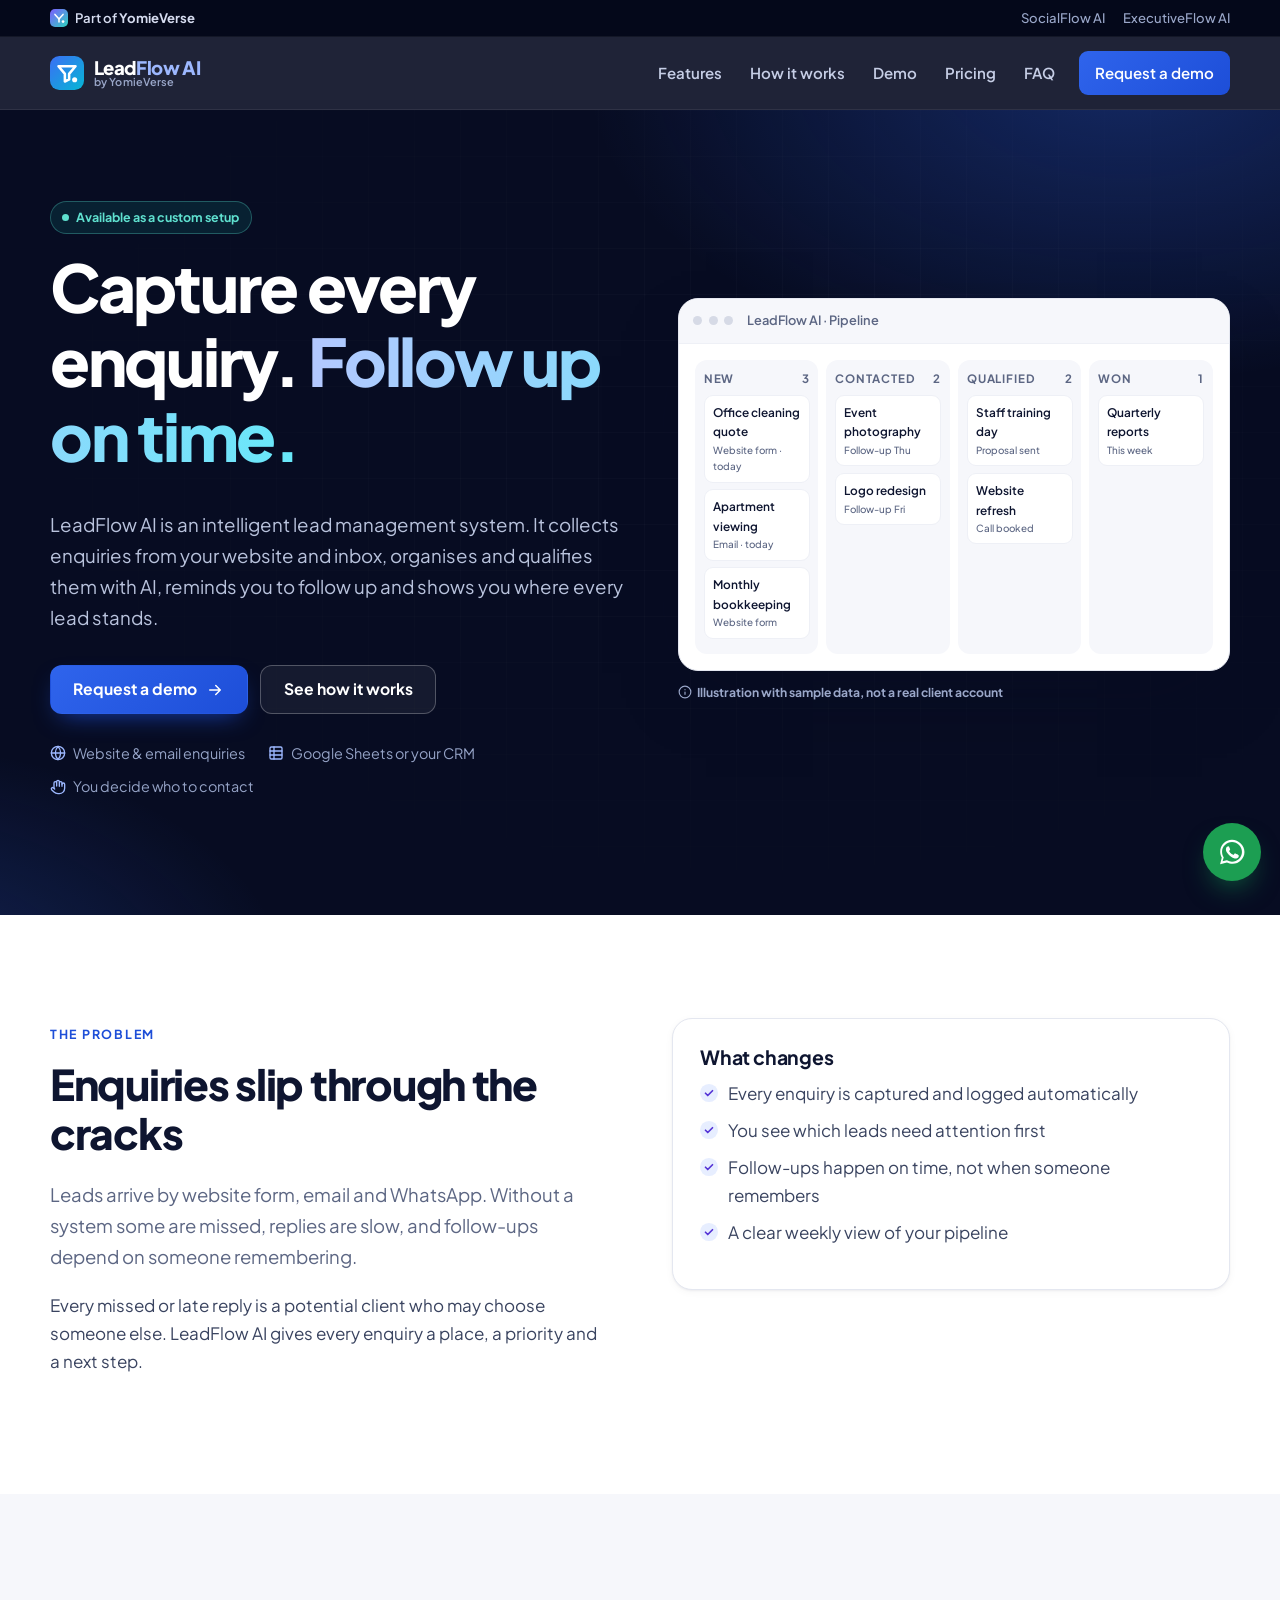
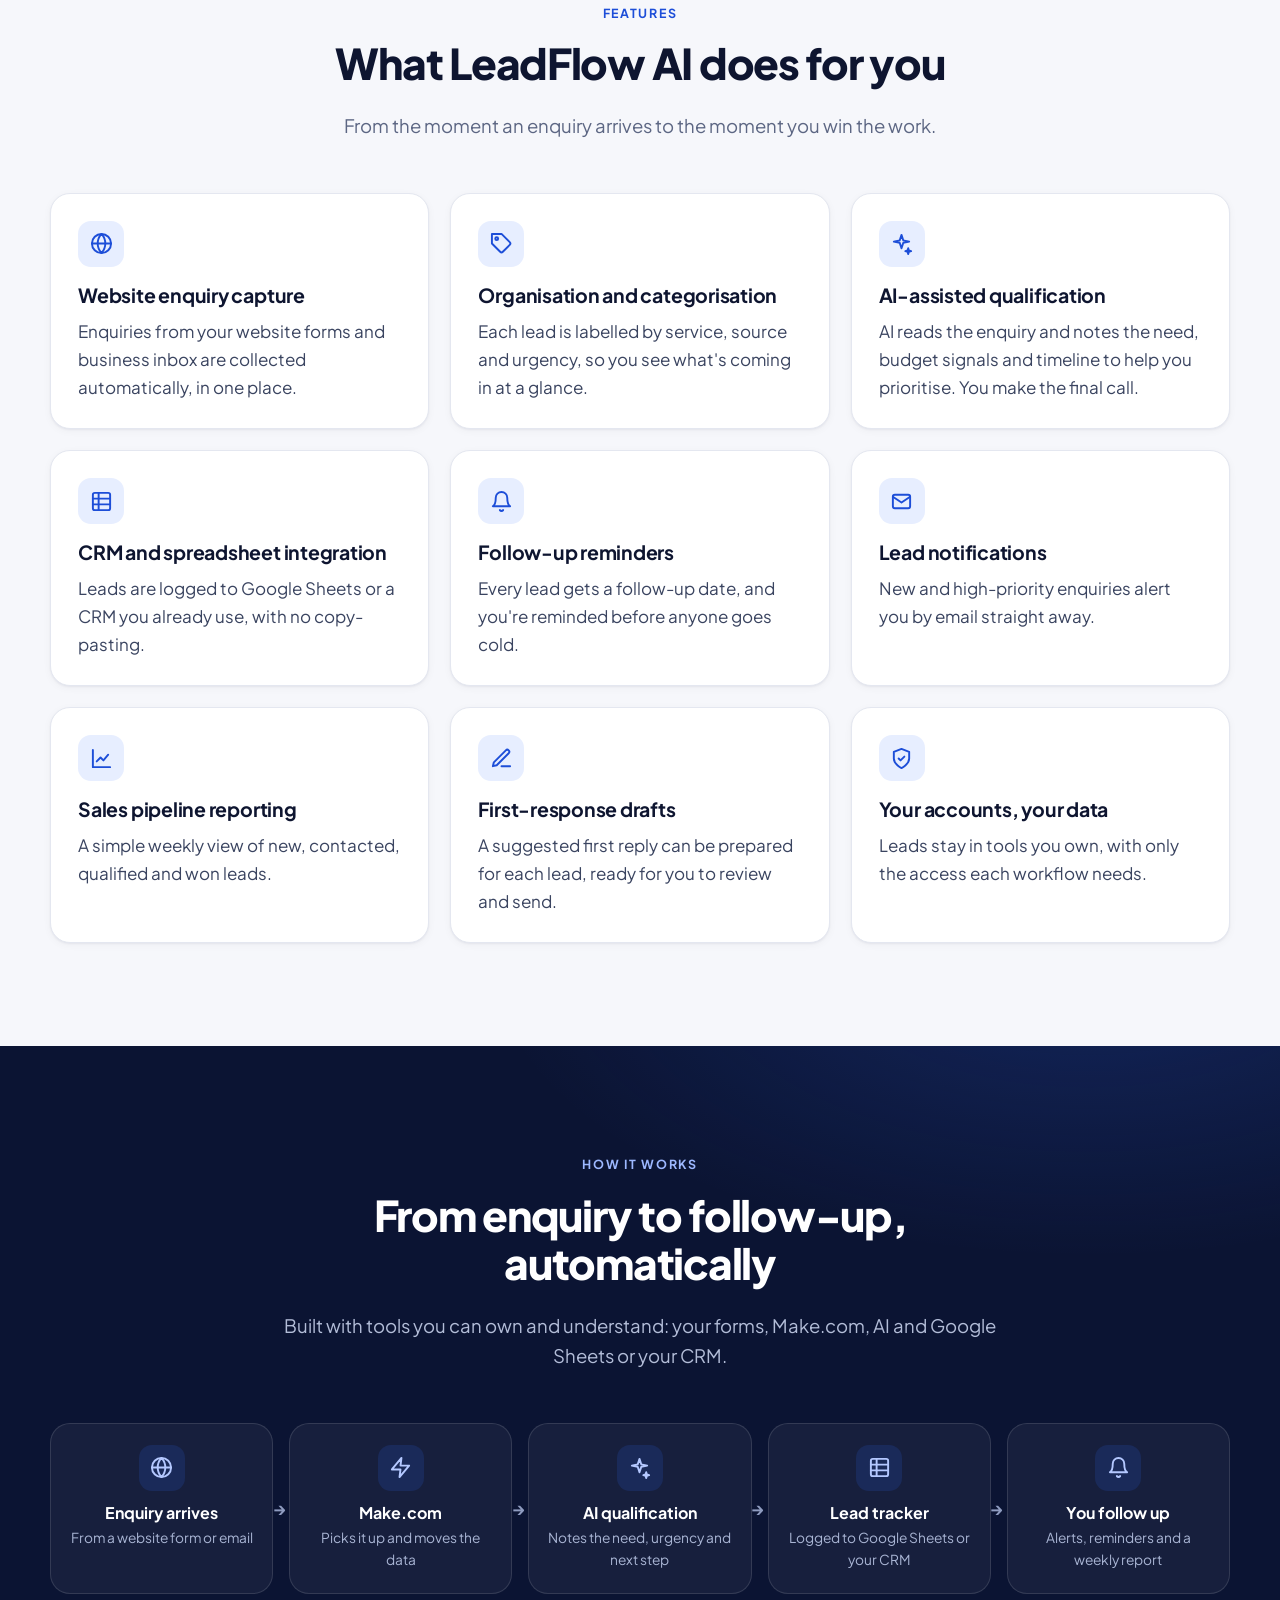
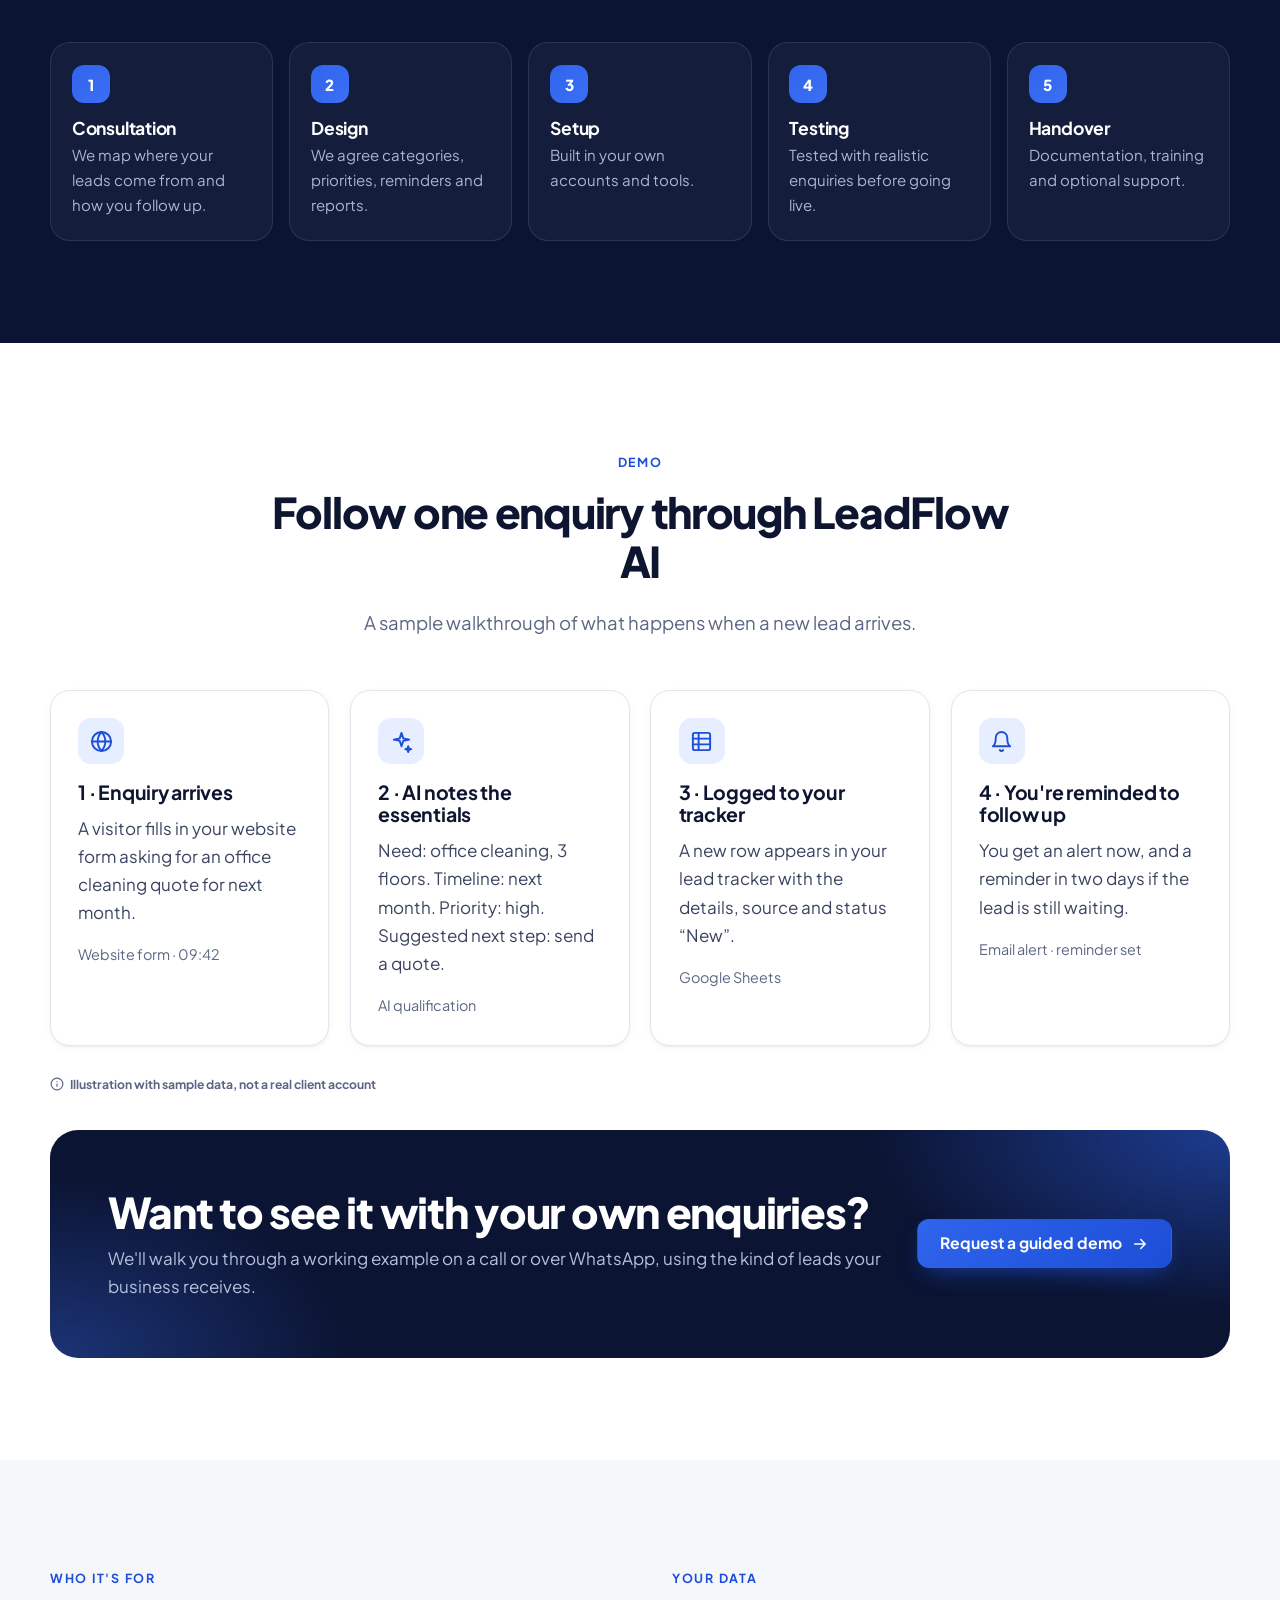
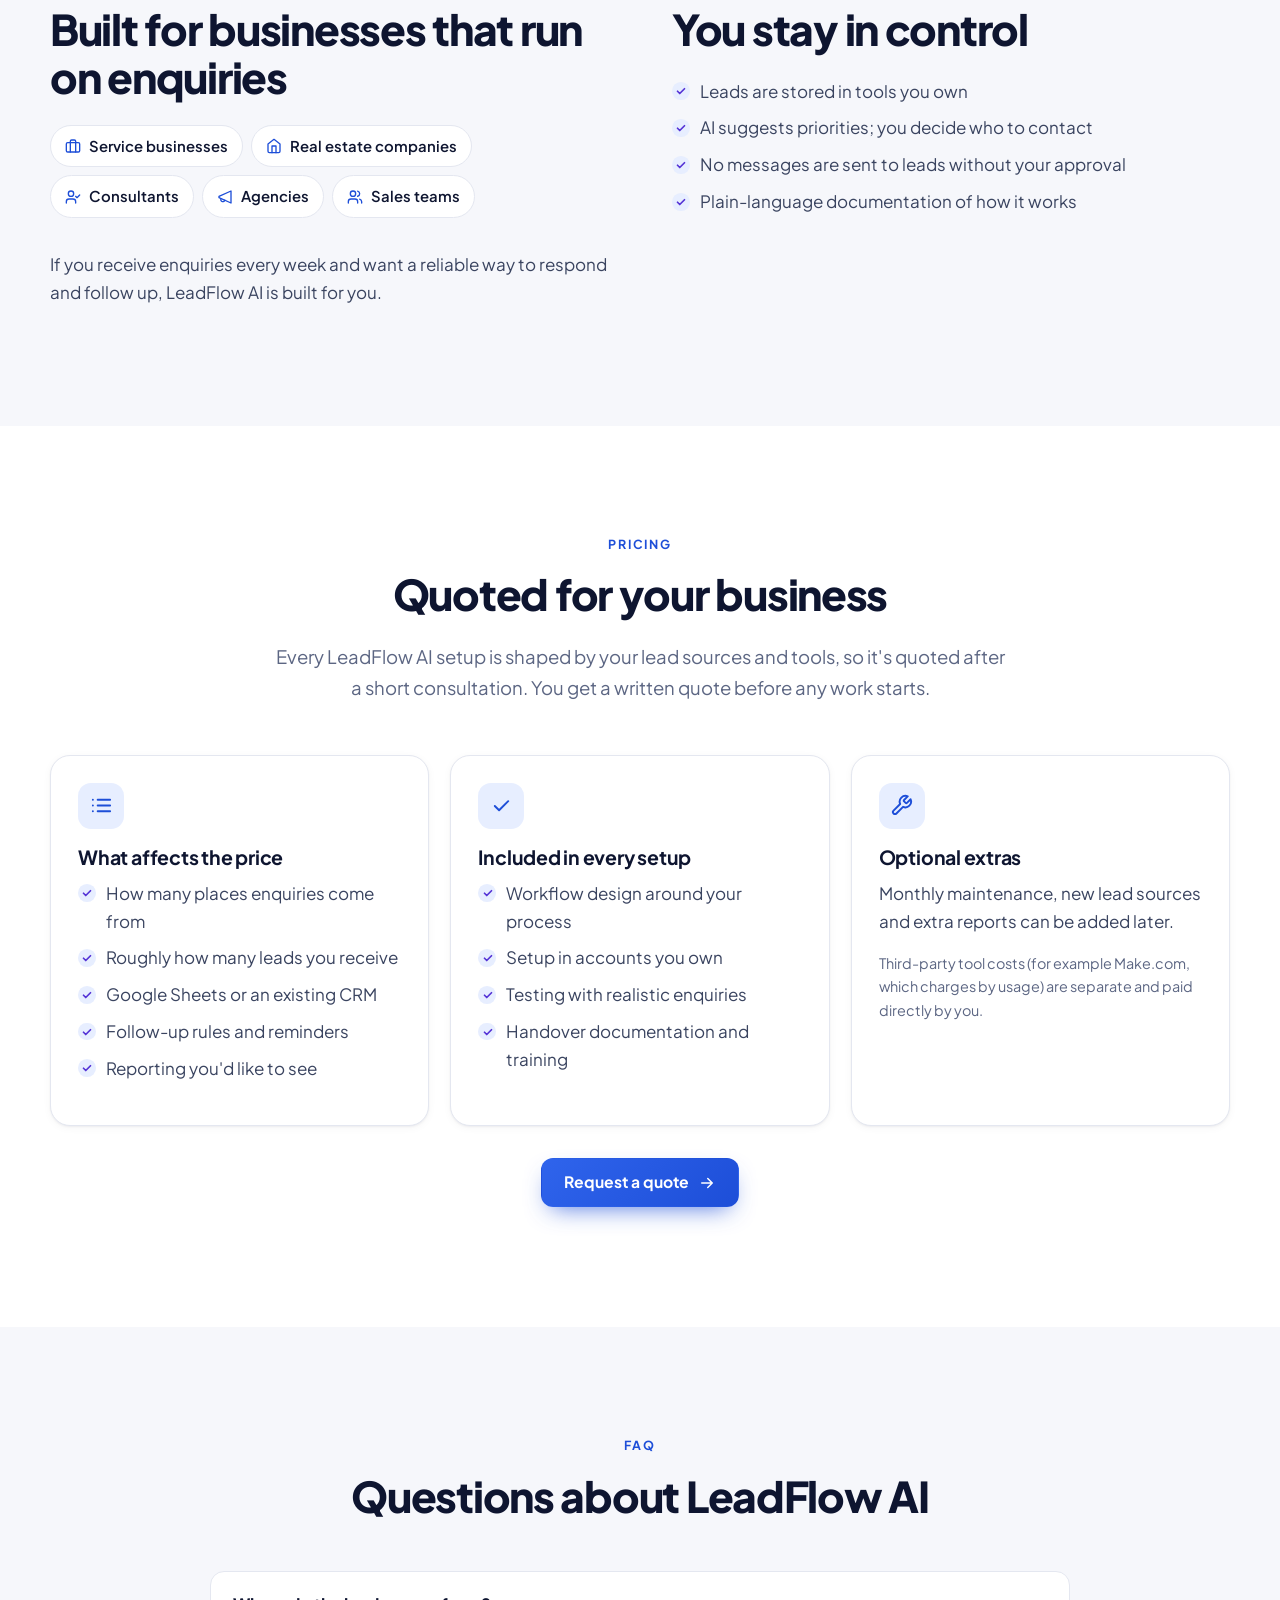
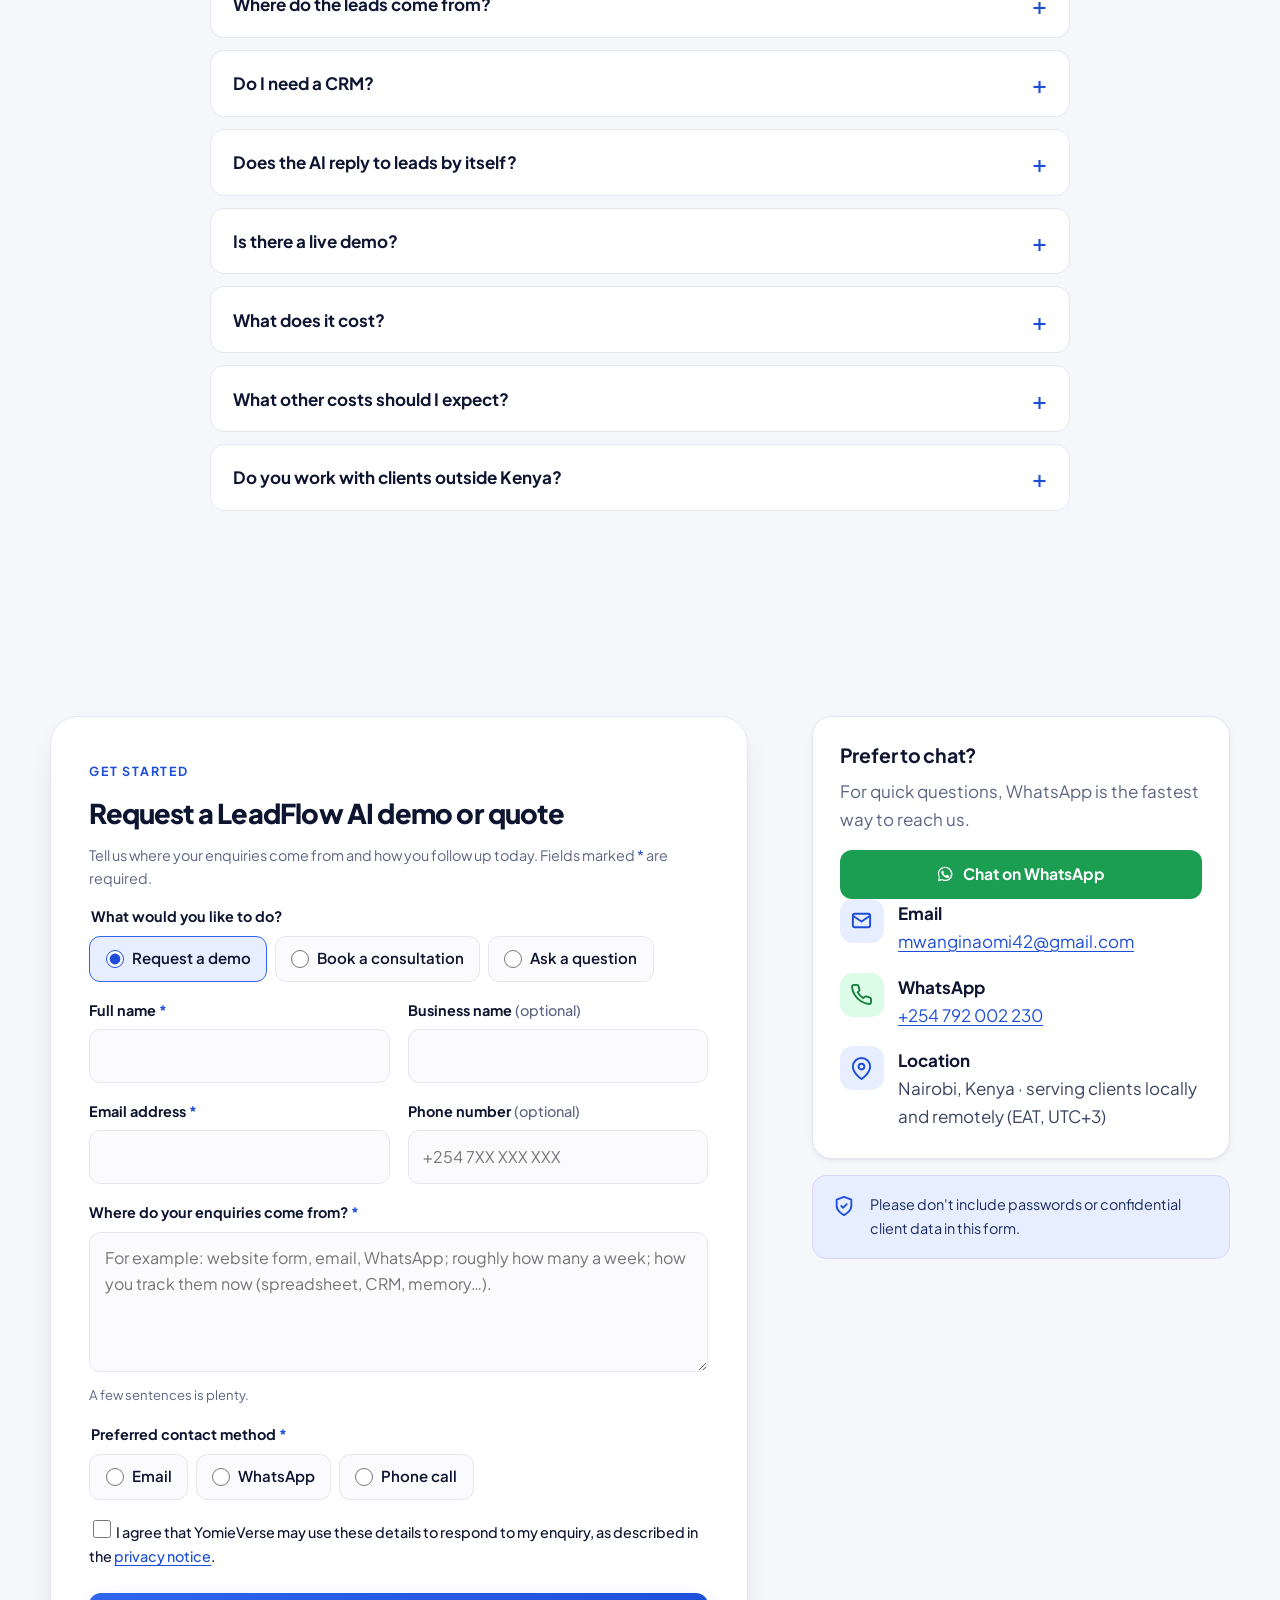
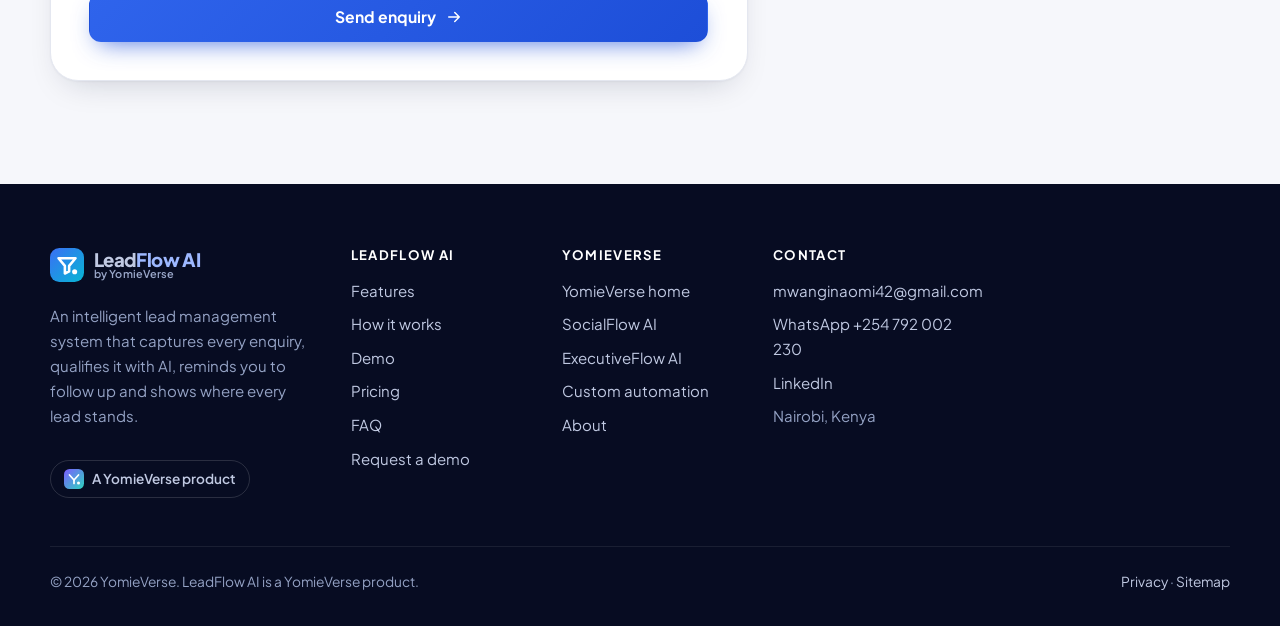
==== index.html @ f59c723f "Launch the LeadFlow AI product site, part of YomieVerse Co-Authored-By: Claude Opus 5.5 <noreply@ant" ====
<!DOCTYPE html>
<html lang="en">
<head>
<meta charset="utf-8">
<meta name="viewport" content="width=device-width, initial-scale=1">
<title>LeadFlow AI | Lead Capture, Qualification &amp; Follow-up Automation</title>
<meta name="description" content="LeadFlow AI captures website and email enquiries, qualifies leads with AI, logs them to your tracker or CRM, reminds you to follow up and reports on your pipeline. A YomieVerse product.">
<meta name="robots" content="index, follow">
<link rel="canonical" href="https://yomie-commits.github.io/LeadFlowAI/">
<meta name="theme-color" content="#071433">
<meta property="og:type" content="website">
<meta property="og:site_name" content="LeadFlow AI">
<meta property="og:title" content="LeadFlow AI | Lead Capture, Qualification &amp; Follow-up Automation">
<meta property="og:description" content="LeadFlow AI captures website and email enquiries, qualifies leads with AI, logs them to your tracker or CRM, reminds you to follow up and reports on your pipeline. A YomieVerse product.">
<meta property="og:url" content="https://yomie-commits.github.io/LeadFlowAI/">
<meta property="og:image" content="https://yomie-commits.github.io/LeadFlowAI/assets/img/og-image.png">
<meta name="twitter:card" content="summary_large_image">
<link rel="icon" href="assets/img/favicon.svg" type="image/svg+xml">
<link rel="preconnect" href="https://fonts.googleapis.com">
<link rel="preconnect" href="https://fonts.gstatic.com" crossorigin>
<link href="https://fonts.googleapis.com/css2?family=Plus+Jakarta+Sans:wght@400;500;600;700;800&amp;display=swap" rel="stylesheet">
<link rel="stylesheet" href="assets/css/site.css?v=1">
<script>document.documentElement.classList.add("js");setTimeout(function(){if(!window.__yv)document.documentElement.classList.remove("js")},2500);</script>
<script type="application/ld+json">{"@context": "https://schema.org", "@type": "Service", "name": "LeadFlow AI", "serviceType": "Lead management and follow-up automation", "description": "An intelligent lead management system that captures every enquiry, qualifies it with AI, reminds you to follow up and shows where every lead stands.", "url": "https://yomie-commits.github.io/LeadFlowAI/", "areaServed": ["Kenya", "Worldwide"], "brand": {"@type": "Brand", "name": "LeadFlow AI"}, "provider": {"@type": "Organization", "name": "YomieVerse", "url": "https://yomie-commits.github.io/Yomie-Verse/"}}</script><script type="application/ld+json">{"@context": "https://schema.org", "@type": "FAQPage", "mainEntity": [{"@type": "Question", "name": "Where do the leads come from?", "acceptedAnswer": {"@type": "Answer", "text": "Usually your website forms and your business inbox. Other sources, such as Google Forms or other form tools, can often be added; we confirm this during the consultation."}}, {"@type": "Question", "name": "Do I need a CRM?", "acceptedAnswer": {"@type": "Answer", "text": "No. Many clients start with a Google Sheets lead tracker, which is free and easy to use. If you already use a CRM, we check whether it can be connected."}}, {"@type": "Question", "name": "Does the AI reply to leads by itself?", "acceptedAnswer": {"@type": "Answer", "text": "Not by default. LeadFlow AI can prepare a first-response draft, but you review and send it. Automatic replies can be considered for simple acknowledgements if you want them."}}, {"@type": "Question", "name": "Is there a live demo?", "acceptedAnswer": {"@type": "Answer", "text": "LeadFlow AI is set up around your own forms and tools, so demos are guided: we walk you through a working example on a call or over WhatsApp. Request one with the form below."}}, {"@type": "Question", "name": "What does it cost?", "acceptedAnswer": {"@type": "Answer", "text": "LeadFlow AI is quoted after a consultation, because it depends on your lead sources, how many leads you receive and the tools you use. You get a written quote before any work starts."}}, {"@type": "Question", "name": "What other costs should I expect?", "acceptedAnswer": {"@type": "Answer", "text": "Tools such as Make.com charge based on how much the automation runs, and AI features have usage costs. We estimate these with you before building."}}, {"@type": "Question", "name": "Do you work with clients outside Kenya?", "acceptedAnswer": {"@type": "Answer", "text": "Yes. We work remotely and can quote in KES or an equivalent amount in your currency."}}]}</script>
</head>
<body>
<a class="skip-link" href="#main">Skip to content</a>
<div class="parent-bar"><div class="container">
  <a href="https://yomie-commits.github.io/Yomie-Verse/" data-track="parent_brand"><svg viewBox="0 0 40 40" aria-hidden="true"><defs><linearGradient id="yvg" x1="0" y1="0" x2="1" y2="1"><stop offset="0" stop-color="#7c5cff"/><stop offset="1" stop-color="#2dd4bf"/></linearGradient></defs><rect width="40" height="40" rx="11" fill="url(#yvg)"/><path d="M11 12l9 10 9-10" fill="none" stroke="#fff" stroke-width="3.4" stroke-linecap="round" stroke-linejoin="round"/><path d="M20 22v7" stroke="#fff" stroke-width="3.4" stroke-linecap="round"/><circle cx="29" cy="28" r="3" fill="#fff"/></svg><span>Part of <strong>YomieVerse</strong></span></a>
  <nav class="sib" aria-label="Other YomieVerse products"><a href="https://yomie-commits.github.io/SocialFlowAI/">SocialFlow AI</a><a href="https://yomie-commits.github.io/ExecutiveFlowAI/">ExecutiveFlow AI</a></nav>
</div></div>
<header class="site-header">
  <nav class="container nav" aria-label="LeadFlow AI">
    <a class="logo" href="index.html" aria-label="LeadFlow AI home"><svg viewBox="0 0 40 40" aria-hidden="true"><defs><linearGradient id="lfg" x1="0" y1="0" x2="1" y2="1"><stop offset="0" stop-color="#3b6ff5"/><stop offset="1" stop-color="#06b6d4"/></linearGradient></defs><rect width="40" height="40" rx="11" fill="url(#lfg)"/><path d="M10 12h20l-7.5 9v6.5L17.5 30v-9z" fill="none" stroke="#fff" stroke-width="3" stroke-linejoin="round"/><circle cx="29" cy="28" r="3" fill="#fff"/></svg><span class="lt"><span>Lead<b>Flow AI</b></span><small>by YomieVerse</small></span></a>
    <button class="nav-toggle" type="button" aria-expanded="false" aria-controls="menu" aria-label="Open menu"><svg viewBox="0 0 24 24" fill="none" stroke="currentColor" stroke-width="2" stroke-linecap="round" stroke-linejoin="round" aria-hidden="true"><path d="M3 6h18M3 12h18M3 18h18"/></svg></button>
    <ul class="menu" id="menu"><li><a href="#features">Features</a></li><li><a href="#how-it-works">How it works</a></li><li><a href="#demo">Demo</a></li><li><a href="#pricing">Pricing</a></li><li><a href="#faq">FAQ</a></li><li class="menu-cta"><a href="#contact" data-track="cta_request_demo">Request a demo</a></li></ul>
  </nav>
</header>
<main id="main">

<section class="hero">
  <div class="container hero-grid">
    <div>
      <span class="status">Available as a custom setup</span>
      <h1 style="margin-top:1rem">Capture every enquiry. <span class="grad">Follow up on time.</span></h1>
      <p class="hero-copy">LeadFlow AI is an intelligent lead management system. It collects enquiries from your website and inbox, organises and qualifies them with AI, reminds you to follow up and shows you where every lead stands.</p>
      <div class="btn-row">
        <a class="btn btn--primary" href="#contact" data-track="cta_request_demo">Request a demo <svg viewBox="0 0 24 24" fill="none" stroke="currentColor" stroke-width="2" stroke-linecap="round" stroke-linejoin="round" aria-hidden="true"><path d="M5 12h14M13 6l6 6-6 6"/></svg></a>
        <a class="btn btn--ghost" href="#demo" data-track="cta_see_walkthrough">See how it works</a>
      </div>
      <ul class="hero-notes">
        <li><svg viewBox="0 0 24 24" fill="none" stroke="currentColor" stroke-width="2" stroke-linecap="round" stroke-linejoin="round" aria-hidden="true"><circle cx="12" cy="12" r="10"/><path d="M2 12h20M12 2a15.3 15.3 0 0 1 4 10 15.3 15.3 0 0 1-4 10 15.3 15.3 0 0 1-4-10 15.3 15.3 0 0 1 4-10z"/></svg> Website &amp; email enquiries</li>
        <li><svg viewBox="0 0 24 24" fill="none" stroke="currentColor" stroke-width="2" stroke-linecap="round" stroke-linejoin="round" aria-hidden="true"><rect x="3" y="3" width="18" height="18" rx="2"/><path d="M3 9h18M3 15h18M9 3v18"/></svg> Google Sheets or your CRM</li>
        <li><svg viewBox="0 0 24 24" fill="none" stroke="currentColor" stroke-width="2" stroke-linecap="round" stroke-linejoin="round" aria-hidden="true"><path d="M18 11V6a2 2 0 0 0-4 0v5M14 10V4a2 2 0 0 0-4 0v6M10 10.5V6a2 2 0 0 0-4 0v8"/><path d="M18 8a2 2 0 1 1 4 0v6a8 8 0 0 1-8 8h-2c-2.8 0-4.5-.9-6-2.4l-3.6-3.6a2 2 0 0 1 2.8-2.8L7 15"/></svg> You decide who to contact</li>
      </ul>
    </div>
    <div><div class="frame"><div class="frame-bar"><i></i><i></i><i></i><span>LeadFlow AI · Pipeline</span></div><div class="frame-body"><div class="pipe">
      <div class="pipe-col"><h5>New <span>3</span></h5><div class="pipe-card">Office cleaning quote<small>Website form · today</small></div><div class="pipe-card">Apartment viewing<small>Email · today</small></div><div class="pipe-card">Monthly bookkeeping<small>Website form</small></div></div>
      <div class="pipe-col"><h5>Contacted <span>2</span></h5><div class="pipe-card">Event photography<small>Follow-up Thu</small></div><div class="pipe-card">Logo redesign<small>Follow-up Fri</small></div></div>
      <div class="pipe-col"><h5>Qualified <span>2</span></h5><div class="pipe-card">Staff training day<small>Proposal sent</small></div><div class="pipe-card">Website refresh<small>Call booked</small></div></div>
      <div class="pipe-col"><h5>Won <span>1</span></h5><div class="pipe-card">Quarterly reports<small>This week</small></div></div>
    </div></div></div><p class="sample-label" style="color:#9aa7c9"><svg viewBox="0 0 24 24" fill="none" stroke="currentColor" stroke-width="2" stroke-linecap="round" stroke-linejoin="round" aria-hidden="true"><circle cx="12" cy="12" r="10"/><path d="M12 16v-4M12 8h.01"/></svg>Illustration with sample data, not a real client account</p></div>
  </div>
</section>

<section class="section">
  <div class="container split split--top">
    <div class="reveal"><span class="eyebrow">The problem</span><h2>Enquiries slip through the cracks</h2>
      <p class="lead">Leads arrive by website form, email and WhatsApp. Without a system some are missed, replies are slow, and follow-ups depend on someone remembering.</p>
      <p>Every missed or late reply is a potential client who may choose someone else. LeadFlow AI gives every enquiry a place, a priority and a next step.</p></div>
    <div class="card card--flat reveal"><h3>What changes</h3><ul class="checks mb-0">
      <li>Every enquiry is captured and logged automatically</li><li>You see which leads need attention first</li>
      <li>Follow-ups happen on time, not when someone remembers</li><li>A clear weekly view of your pipeline</li></ul></div>
  </div>
</section>

<section class="section section--soft" id="features">
  <div class="container">
    <div class="head reveal"><span class="eyebrow">Features</span><h2>What LeadFlow AI does for you</h2><p class="lead">From the moment an enquiry arrives to the moment you win the work.</p></div>
    <div class="grid g3"><div class="card reveal"><span class="ico"><svg viewBox="0 0 24 24" fill="none" stroke="currentColor" stroke-width="2" stroke-linecap="round" stroke-linejoin="round" aria-hidden="true"><circle cx="12" cy="12" r="10"/><path d="M2 12h20M12 2a15.3 15.3 0 0 1 4 10 15.3 15.3 0 0 1-4 10 15.3 15.3 0 0 1-4-10 15.3 15.3 0 0 1 4-10z"/></svg></span><h3>Website enquiry capture</h3><p>Enquiries from your website forms and business inbox are collected automatically, in one place.</p></div><div class="card reveal"><span class="ico"><svg viewBox="0 0 24 24" fill="none" stroke="currentColor" stroke-width="2" stroke-linecap="round" stroke-linejoin="round" aria-hidden="true"><path d="M20.6 13.4l-7.2 7.2a2 2 0 0 1-2.8 0L2 12V2h10l8.6 8.6a2 2 0 0 1 0 2.8z"/><circle cx="7" cy="7" r="1.5"/></svg></span><h3>Organisation and categorisation</h3><p>Each lead is labelled by service, source and urgency, so you see what's coming in at a glance.</p></div><div class="card reveal"><span class="ico"><svg viewBox="0 0 24 24" fill="none" stroke="currentColor" stroke-width="2" stroke-linecap="round" stroke-linejoin="round" aria-hidden="true"><path d="M12 3l1.9 5.8L20 10l-6.1 1.2L12 17l-1.9-5.8L4 10l6.1-1.2z"/><path d="M19 17l.7 2.3L22 20l-2.3.7L19 23l-.7-2.3L16 20l2.3-.7z"/></svg></span><h3>AI-assisted qualification</h3><p>AI reads the enquiry and notes the need, budget signals and timeline to help you prioritise. You make the final call.</p></div><div class="card reveal"><span class="ico"><svg viewBox="0 0 24 24" fill="none" stroke="currentColor" stroke-width="2" stroke-linecap="round" stroke-linejoin="round" aria-hidden="true"><rect x="3" y="3" width="18" height="18" rx="2"/><path d="M3 9h18M3 15h18M9 3v18"/></svg></span><h3>CRM and spreadsheet integration</h3><p>Leads are logged to Google Sheets or a CRM you already use, with no copy-pasting.</p></div><div class="card reveal"><span class="ico"><svg viewBox="0 0 24 24" fill="none" stroke="currentColor" stroke-width="2" stroke-linecap="round" stroke-linejoin="round" aria-hidden="true"><path d="M18 8A6 6 0 0 0 6 8c0 7-3 9-3 9h18s-3-2-3-9"/><path d="M13.7 21a2 2 0 0 1-3.4 0"/></svg></span><h3>Follow-up reminders</h3><p>Every lead gets a follow-up date, and you're reminded before anyone goes cold.</p></div><div class="card reveal"><span class="ico"><svg viewBox="0 0 24 24" fill="none" stroke="currentColor" stroke-width="2" stroke-linecap="round" stroke-linejoin="round" aria-hidden="true"><rect x="3" y="5" width="18" height="14" rx="2"/><path d="M3 7l9 6 9-6"/></svg></span><h3>Lead notifications</h3><p>New and high-priority enquiries alert you by email straight away.</p></div><div class="card reveal"><span class="ico"><svg viewBox="0 0 24 24" fill="none" stroke="currentColor" stroke-width="2" stroke-linecap="round" stroke-linejoin="round" aria-hidden="true"><path d="M3 3v18h18"/><path d="M7 15l4-4 3 3 5-6"/></svg></span><h3>Sales pipeline reporting</h3><p>A simple weekly view of new, contacted, qualified and won leads.</p></div><div class="card reveal"><span class="ico"><svg viewBox="0 0 24 24" fill="none" stroke="currentColor" stroke-width="2" stroke-linecap="round" stroke-linejoin="round" aria-hidden="true"><path d="M12 20h9"/><path d="M16.5 3.5a2.1 2.1 0 0 1 3 3L7 19l-4 1 1-4z"/></svg></span><h3>First-response drafts</h3><p>A suggested first reply can be prepared for each lead, ready for you to review and send.</p></div><div class="card reveal"><span class="ico"><svg viewBox="0 0 24 24" fill="none" stroke="currentColor" stroke-width="2" stroke-linecap="round" stroke-linejoin="round" aria-hidden="true"><path d="M12 22s8-4 8-10V5l-8-3-8 3v7c0 6 8 10 8 10z"/><path d="M9 12l2 2 4-4"/></svg></span><h3>Your accounts, your data</h3><p>Leads stay in tools you own, with only the access each workflow needs.</p></div></div>
  </div>
</section>

<section class="section section--dark" id="how-it-works">
  <div class="container">
    <div class="head reveal"><span class="eyebrow">How it works</span><h2>From enquiry to follow-up, automatically</h2><p class="lead">Built with tools you can own and understand: your forms, Make.com, AI and Google Sheets or your CRM.</p></div>
    <div class="flow"><div class="flow-node reveal"><span class="ico"><svg viewBox="0 0 24 24" fill="none" stroke="currentColor" stroke-width="2" stroke-linecap="round" stroke-linejoin="round" aria-hidden="true"><circle cx="12" cy="12" r="10"/><path d="M2 12h20M12 2a15.3 15.3 0 0 1 4 10 15.3 15.3 0 0 1-4 10 15.3 15.3 0 0 1-4-10 15.3 15.3 0 0 1 4-10z"/></svg></span><h4>Enquiry arrives</h4><p>From a website form or email</p></div><div class="flow-node reveal"><span class="ico"><svg viewBox="0 0 24 24" fill="none" stroke="currentColor" stroke-width="2" stroke-linecap="round" stroke-linejoin="round" aria-hidden="true"><path d="M13 2L3 14h9l-1 8 10-12h-9z"/></svg></span><h4>Make.com</h4><p>Picks it up and moves the data</p></div><div class="flow-node reveal"><span class="ico"><svg viewBox="0 0 24 24" fill="none" stroke="currentColor" stroke-width="2" stroke-linecap="round" stroke-linejoin="round" aria-hidden="true"><path d="M12 3l1.9 5.8L20 10l-6.1 1.2L12 17l-1.9-5.8L4 10l6.1-1.2z"/><path d="M19 17l.7 2.3L22 20l-2.3.7L19 23l-.7-2.3L16 20l2.3-.7z"/></svg></span><h4>AI qualification</h4><p>Notes the need, urgency and next step</p></div><div class="flow-node reveal"><span class="ico"><svg viewBox="0 0 24 24" fill="none" stroke="currentColor" stroke-width="2" stroke-linecap="round" stroke-linejoin="round" aria-hidden="true"><rect x="3" y="3" width="18" height="18" rx="2"/><path d="M3 9h18M3 15h18M9 3v18"/></svg></span><h4>Lead tracker</h4><p>Logged to Google Sheets or your CRM</p></div><div class="flow-node reveal"><span class="ico"><svg viewBox="0 0 24 24" fill="none" stroke="currentColor" stroke-width="2" stroke-linecap="round" stroke-linejoin="round" aria-hidden="true"><path d="M18 8A6 6 0 0 0 6 8c0 7-3 9-3 9h18s-3-2-3-9"/><path d="M13.7 21a2 2 0 0 1-3.4 0"/></svg></span><h4>You follow up</h4><p>Alerts, reminders and a weekly report</p></div></div>
    <div class="steps mt-3"><div class="step reveal"><span class="n">1</span><h3>Consultation</h3><p>We map where your leads come from and how you follow up.</p></div><div class="step reveal"><span class="n">2</span><h3>Design</h3><p>We agree categories, priorities, reminders and reports.</p></div><div class="step reveal"><span class="n">3</span><h3>Setup</h3><p>Built in your own accounts and tools.</p></div><div class="step reveal"><span class="n">4</span><h3>Testing</h3><p>Tested with realistic enquiries before going live.</p></div><div class="step reveal"><span class="n">5</span><h3>Handover</h3><p>Documentation, training and optional support.</p></div></div>
  </div>
</section>

<section class="section" id="demo">
  <div class="container">
    <div class="head reveal"><span class="eyebrow">Demo</span><h2>Follow one enquiry through LeadFlow AI</h2><p class="lead">A sample walkthrough of what happens when a new lead arrives.</p></div>
    <div class="grid g4"><div class="card reveal"><span class="ico"><svg viewBox="0 0 24 24" fill="none" stroke="currentColor" stroke-width="2" stroke-linecap="round" stroke-linejoin="round" aria-hidden="true"><circle cx="12" cy="12" r="10"/><path d="M2 12h20M12 2a15.3 15.3 0 0 1 4 10 15.3 15.3 0 0 1-4 10 15.3 15.3 0 0 1-4-10 15.3 15.3 0 0 1 4-10z"/></svg></span><h3>1 · Enquiry arrives</h3><p>A visitor fills in your website form asking for an office cleaning quote for next month.</p><p class="small muted mb-0">Website form · 09:42</p></div><div class="card reveal"><span class="ico"><svg viewBox="0 0 24 24" fill="none" stroke="currentColor" stroke-width="2" stroke-linecap="round" stroke-linejoin="round" aria-hidden="true"><path d="M12 3l1.9 5.8L20 10l-6.1 1.2L12 17l-1.9-5.8L4 10l6.1-1.2z"/><path d="M19 17l.7 2.3L22 20l-2.3.7L19 23l-.7-2.3L16 20l2.3-.7z"/></svg></span><h3>2 · AI notes the essentials</h3><p>Need: office cleaning, 3 floors. Timeline: next month. Priority: high. Suggested next step: send a quote.</p><p class="small muted mb-0">AI qualification</p></div><div class="card reveal"><span class="ico"><svg viewBox="0 0 24 24" fill="none" stroke="currentColor" stroke-width="2" stroke-linecap="round" stroke-linejoin="round" aria-hidden="true"><rect x="3" y="3" width="18" height="18" rx="2"/><path d="M3 9h18M3 15h18M9 3v18"/></svg></span><h3>3 · Logged to your tracker</h3><p>A new row appears in your lead tracker with the details, source and status “New”.</p><p class="small muted mb-0">Google Sheets</p></div><div class="card reveal"><span class="ico"><svg viewBox="0 0 24 24" fill="none" stroke="currentColor" stroke-width="2" stroke-linecap="round" stroke-linejoin="round" aria-hidden="true"><path d="M18 8A6 6 0 0 0 6 8c0 7-3 9-3 9h18s-3-2-3-9"/><path d="M13.7 21a2 2 0 0 1-3.4 0"/></svg></span><h3>4 · You're reminded to follow up</h3><p>You get an alert now, and a reminder in two days if the lead is still waiting.</p><p class="small muted mb-0">Email alert · reminder set</p></div></div>
    <p class="center mt-1"><p class="sample-label"><svg viewBox="0 0 24 24" fill="none" stroke="currentColor" stroke-width="2" stroke-linecap="round" stroke-linejoin="round" aria-hidden="true"><circle cx="12" cy="12" r="10"/><path d="M12 16v-4M12 8h.01"/></svg>Illustration with sample data, not a real client account</p></p>
    <div class="cta mt-2 reveal" style="margin-top:1.5rem">
      <div><h2>Want to see it with your own enquiries?</h2><p>We'll walk you through a working example on a call or over WhatsApp, using the kind of leads your business receives.</p></div>
      <div class="btn-row"><a class="btn btn--primary" href="?type=demo#contact" data-track="cta_request_demo">Request a guided demo <svg viewBox="0 0 24 24" fill="none" stroke="currentColor" stroke-width="2" stroke-linecap="round" stroke-linejoin="round" aria-hidden="true"><path d="M5 12h14M13 6l6 6-6 6"/></svg></a></div>
    </div>
  </div>
</section>

<section class="section section--soft">
  <div class="container split split--top">
    <div class="reveal"><span class="eyebrow">Who it's for</span><h2>Built for businesses that run on enquiries</h2>
      <div class="chips"><span class="chip"><svg viewBox="0 0 24 24" fill="none" stroke="currentColor" stroke-width="2" stroke-linecap="round" stroke-linejoin="round" aria-hidden="true"><rect x="2" y="7" width="20" height="14" rx="2"/><path d="M16 21V5a2 2 0 0 0-2-2h-4a2 2 0 0 0-2 2v16"/></svg>Service businesses</span><span class="chip"><svg viewBox="0 0 24 24" fill="none" stroke="currentColor" stroke-width="2" stroke-linecap="round" stroke-linejoin="round" aria-hidden="true"><path d="M3 9l9-7 9 7v11a2 2 0 0 1-2 2H5a2 2 0 0 1-2-2z"/><path d="M9 22V12h6v10"/></svg>Real estate companies</span><span class="chip"><svg viewBox="0 0 24 24" fill="none" stroke="currentColor" stroke-width="2" stroke-linecap="round" stroke-linejoin="round" aria-hidden="true"><path d="M16 21v-2a4 4 0 0 0-4-4H6a4 4 0 0 0-4 4v2"/><circle cx="9" cy="7" r="4"/><path d="M16 11l2 2 4-4"/></svg>Consultants</span><span class="chip"><svg viewBox="0 0 24 24" fill="none" stroke="currentColor" stroke-width="2" stroke-linecap="round" stroke-linejoin="round" aria-hidden="true"><path d="M3 11l18-8v18L3 13z"/><path d="M11.6 16.8a3 3 0 1 1-5.8-1.6"/></svg>Agencies</span><span class="chip"><svg viewBox="0 0 24 24" fill="none" stroke="currentColor" stroke-width="2" stroke-linecap="round" stroke-linejoin="round" aria-hidden="true"><path d="M16 21v-2a4 4 0 0 0-4-4H6a4 4 0 0 0-4 4v2"/><circle cx="9" cy="7" r="4"/><path d="M22 21v-2a4 4 0 0 0-3-3.87M16 3.13a4 4 0 0 1 0 7.75"/></svg>Sales teams</span></div>
      <p class="mt-2">If you receive enquiries every week and want a reliable way to respond and follow up, LeadFlow AI is built for you.</p></div>
    <div class="reveal"><span class="eyebrow">Your data</span><h2>You stay in control</h2>
      <ul class="checks"><li>Leads are stored in tools you own</li><li>AI suggests priorities; you decide who to contact</li><li>No messages are sent to leads without your approval</li><li>Plain-language documentation of how it works</li></ul></div>
  </div>
</section>

<section class="section" id="pricing">
  <div class="container">
    <div class="head reveal"><span class="eyebrow">Pricing</span><h2>Quoted for your business</h2><p class="lead">Every LeadFlow AI setup is shaped by your lead sources and tools, so it's quoted after a short consultation. You get a written quote before any work starts.</p></div>
    <div class="grid g3">
      <div class="card reveal"><span class="ico"><svg viewBox="0 0 24 24" fill="none" stroke="currentColor" stroke-width="2" stroke-linecap="round" stroke-linejoin="round" aria-hidden="true"><path d="M8 6h13M8 12h13M8 18h13M3 6h.01M3 12h.01M3 18h.01"/></svg></span><h3>What affects the price</h3><ul class="checks mb-0"><li>How many places enquiries come from</li><li>Roughly how many leads you receive</li><li>Google Sheets or an existing CRM</li><li>Follow-up rules and reminders</li><li>Reporting you'd like to see</li></ul></div>
      <div class="card reveal"><span class="ico"><svg viewBox="0 0 24 24" fill="none" stroke="currentColor" stroke-width="2" stroke-linecap="round" stroke-linejoin="round" aria-hidden="true"><path d="M5 12.5l4.5 4.5L19 7.5"/></svg></span><h3>Included in every setup</h3><ul class="checks mb-0"><li>Workflow design around your process</li><li>Setup in accounts you own</li><li>Testing with realistic enquiries</li><li>Handover documentation and training</li></ul></div>
      <div class="card reveal"><span class="ico"><svg viewBox="0 0 24 24" fill="none" stroke="currentColor" stroke-width="2" stroke-linecap="round" stroke-linejoin="round" aria-hidden="true"><path d="M14.7 6.3a1 1 0 0 0 0 1.4l1.6 1.6a1 1 0 0 0 1.4 0l3.8-3.8a6 6 0 0 1-7.9 7.9l-6.9 6.9a2.1 2.1 0 0 1-3-3l6.9-6.9a6 6 0 0 1 7.9-7.9z"/></svg></span><h3>Optional extras</h3><p>Monthly maintenance, new lead sources and extra reports can be added later.</p><p class="small muted mb-0">Third-party tool costs (for example Make.com, which charges by usage) are separate and paid directly by you.</p></div>
    </div>
    <p class="center mt-2 reveal"><a class="btn btn--primary" href="?type=consultation#contact" data-track="pricing_quote">Request a quote <svg viewBox="0 0 24 24" fill="none" stroke="currentColor" stroke-width="2" stroke-linecap="round" stroke-linejoin="round" aria-hidden="true"><path d="M5 12h14M13 6l6 6-6 6"/></svg></a></p>
  </div>
</section>

<section class="section section--soft" id="faq">
  <div class="container"><div class="head reveal"><span class="eyebrow">FAQ</span><h2>Questions about LeadFlow AI</h2></div><div class="faq"><details class="reveal"><summary>Where do the leads come from?</summary><div><p>Usually your website forms and your business inbox. Other sources, such as Google Forms or other form tools, can often be added; we confirm this during the consultation.</p></div></details><details class="reveal"><summary>Do I need a CRM?</summary><div><p>No. Many clients start with a Google Sheets lead tracker, which is free and easy to use. If you already use a CRM, we check whether it can be connected.</p></div></details><details class="reveal"><summary>Does the AI reply to leads by itself?</summary><div><p>Not by default. LeadFlow AI can prepare a first-response draft, but you review and send it. Automatic replies can be considered for simple acknowledgements if you want them.</p></div></details><details class="reveal"><summary>Is there a live demo?</summary><div><p>LeadFlow AI is set up around your own forms and tools, so demos are guided: we walk you through a working example on a call or over WhatsApp. Request one with the form below.</p></div></details><details class="reveal"><summary>What does it cost?</summary><div><p>LeadFlow AI is quoted after a consultation, because it depends on your lead sources, how many leads you receive and the tools you use. You get a written quote before any work starts.</p></div></details><details class="reveal"><summary>What other costs should I expect?</summary><div><p>Tools such as Make.com charge based on how much the automation runs, and AI features have usage costs. We estimate these with you before building.</p></div></details><details class="reveal"><summary>Do you work with clients outside Kenya?</summary><div><p>Yes. We work remotely and can quote in KES or an equivalent amount in your currency.</p></div></details></div></div>
</section>

<section class="section section--soft" id="contact">
  <div class="container split split--top split--contact">
    <div class="form-card" id="enquiry">
      <form id="enquiry-form" action="thank-you.html" method="POST" novalidate>
        <span class="eyebrow">Get started</span>
        <h2 style="font-size:1.7rem">Request a LeadFlow AI demo or quote</h2>
        <p class="muted small">Tell us where your enquiries come from and how you follow up today. Fields marked <span style="color:var(--brand-700)">*</span> are required.</p>
        <noscript><p class="form-msg form-msg--err">This form needs JavaScript. Please contact us on WhatsApp (+254 792 002 230) instead.</p></noscript>
        <input type="hidden" name="Product" value="LeadFlow AI">
        <input type="hidden" name="_next" value="https://yomie-commits.github.io/LeadFlowAI/thank-you.html">
        <input type="hidden" name="_captcha" value="false">
        <input type="hidden" name="_template" value="table">
        <div class="hp" aria-hidden="true"><label>Leave this field empty<input type="text" name="_honey" tabindex="-1" autocomplete="off"></label></div>
        <div class="form-grid">
          <fieldset class="field full"><legend>What would you like to do?</legend><div class="seg"><label><input type="radio" name="Request type" value="Request a demo" data-key="demo" checked> Request a demo</label><label><input type="radio" name="Request type" value="Book a consultation" data-key="consultation"> Book a consultation</label><label><input type="radio" name="Request type" value="Ask a question" data-key="general"> Ask a question</label></div></fieldset>
          <div class="field"><label for="f-name">Full name <span class="req">*</span></label><input id="f-name" name="Full name" autocomplete="name" required maxlength="100" data-msg="Please enter your full name."><p class="err" id="e-name"></p></div>
          <div class="field"><label for="f-biz">Business name <span class="opt">(optional)</span></label><input id="f-biz" name="Business name" autocomplete="organization" maxlength="120"><p class="err" id="e-biz"></p></div>
          <div class="field"><label for="f-email">Email address <span class="req">*</span></label><input id="f-email" type="email" name="email" autocomplete="email" required maxlength="160" data-msg="Please enter your email address."><p class="err" id="e-email"></p></div>
          <div class="field"><label for="f-phone">Phone number <span class="opt">(optional)</span></label><input id="f-phone" type="tel" name="Phone" autocomplete="tel" maxlength="20" placeholder="+254 7XX XXX XXX"><p class="err" id="e-phone"></p></div>
          <div class="field full"><label for="f-msg">Where do your enquiries come from? <span class="req">*</span></label><textarea id="f-msg" name="Challenge" required minlength="20" maxlength="3000" data-msg="Please tell us a little about what you need." placeholder="For example: website form, email, WhatsApp; roughly how many a week; how you track them now (spreadsheet, CRM, memory…)."></textarea><p class="hint">A few sentences is plenty.</p><p class="err" id="e-msg"></p></div>
          <fieldset class="field full"><legend>Preferred contact method <span class="req">*</span></legend><div class="seg"><label><input type="radio" name="Preferred contact method" value="Email" required data-msg="Please choose how you&#39;d like us to contact you."> Email</label><label><input type="radio" name="Preferred contact method" value="WhatsApp" required data-msg="Please choose how you&#39;d like us to contact you."> WhatsApp</label><label><input type="radio" name="Preferred contact method" value="Phone call" required data-msg="Please choose how you&#39;d like us to contact you."> Phone call</label></div><p class="err" id="e-method"></p></fieldset>
          <div class="field full"><label class="consent"><input type="checkbox" name="Consent" value="Yes" required data-msg="Please confirm so we can reply to you."> I agree that YomieVerse may use these details to respond to my enquiry, as described in the <a href="privacy.html">privacy notice</a>.</label><p class="err" id="e-consent"></p></div>
          <div class="full"><button class="btn btn--primary btn--block" type="submit">Send enquiry <svg viewBox="0 0 24 24" fill="none" stroke="currentColor" stroke-width="2" stroke-linecap="round" stroke-linejoin="round" aria-hidden="true"><path d="M5 12h14M13 6l6 6-6 6"/></svg></button></div>
        </div>
        <div id="form-msg" class="form-msg" hidden></div>
      </form>
      <div id="form-done" class="form-success" hidden tabindex="-1">
        <div class="tick"><svg viewBox="0 0 24 24" fill="none" stroke="currentColor" stroke-width="2" stroke-linecap="round" stroke-linejoin="round" aria-hidden="true"><path d="M5 12.5l4.5 4.5L19 7.5"/></svg></div>
        <h2 style="font-size:1.6rem">Thank you<span id="done-name"></span>. Your enquiry has been sent.</h2>
        <p class="muted">Here's what happens next:</p>
        <ol><li>We read your enquiry and look at what you described.</li><li>We contact you by <strong id="done-how">email</strong>, usually within one working day.</li><li>If it's a good fit, we arrange a demo or a short consultation.</li></ol>
        <div class="btn-row" style="justify-content:center"><a class="btn btn--outline" href="https://yomie-commits.github.io/Yomie-Verse/">Visit YomieVerse</a><a class="btn btn--wa" href="https://wa.me/254792002230?text=Hello%2C%20I%27ve%20just%20sent%20a%20LeadFlow%20AI%20enquiry%20on%20your%20website." target="_blank" rel="noopener" data-track="whatsapp_click"><svg viewBox="0 0 32 32" fill="currentColor" aria-hidden="true"><path d="M16 3C9 3 3.4 8.6 3.4 15.6c0 2.2.6 4.4 1.7 6.3L3.3 29l7.3-1.9c1.8 1 3.9 1.5 6 1.5h.1C23.6 28.6 29.3 23 29.3 16 29.3 9 23.1 3 16 3zm0 23.3c-1.9 0-3.7-.5-5.3-1.4l-.4-.2-4.3 1.1 1.2-4.2-.3-.4c-1-1.6-1.5-3.5-1.5-5.4C5.4 10 10.2 5.3 16 5.3c2.8 0 5.5 1.1 7.5 3.1s3.1 4.7 3.1 7.5c0 5.8-4.8 10.4-10.6 10.4zm5.8-7.8c-.3-.2-1.9-.9-2.2-1-.3-.1-.5-.2-.7.2-.2.3-.8 1-1 1.2-.2.2-.4.2-.7.1-.3-.2-1.3-.5-2.5-1.6-.9-.8-1.6-1.8-1.7-2.1-.2-.3 0-.5.1-.7l.5-.6c.2-.2.2-.3.3-.5.1-.2.1-.4 0-.6l-1-2.4c-.3-.6-.5-.5-.7-.5h-.6c-.2 0-.6.1-.9.4-.3.3-1.2 1.2-1.2 2.9s1.2 3.3 1.4 3.6c.2.2 2.4 3.7 5.8 5.1 2.9 1.1 3.4.9 4.1.9.6-.1 1.9-.8 2.2-1.6.3-.8.3-1.4.2-1.6-.1-.2-.3-.3-.6-.4z"/></svg> Message us on WhatsApp</a></div>
      </div>
    </div>
    <aside>
      <div class="card card--flat">
        <h3>Prefer to chat?</h3>
        <p class="muted">For quick questions, WhatsApp is the fastest way to reach us.</p>
        <a class="btn btn--wa btn--block" href="https://wa.me/254792002230?text=Hello%2C%20I%27m%20interested%20in%20LeadFlow%20AI%20and%20would%20like%20to%20know%20more." target="_blank" rel="noopener" data-track="whatsapp_click"><svg viewBox="0 0 32 32" fill="currentColor" aria-hidden="true"><path d="M16 3C9 3 3.4 8.6 3.4 15.6c0 2.2.6 4.4 1.7 6.3L3.3 29l7.3-1.9c1.8 1 3.9 1.5 6 1.5h.1C23.6 28.6 29.3 23 29.3 16 29.3 9 23.1 3 16 3zm0 23.3c-1.9 0-3.7-.5-5.3-1.4l-.4-.2-4.3 1.1 1.2-4.2-.3-.4c-1-1.6-1.5-3.5-1.5-5.4C5.4 10 10.2 5.3 16 5.3c2.8 0 5.5 1.1 7.5 3.1s3.1 4.7 3.1 7.5c0 5.8-4.8 10.4-10.6 10.4zm5.8-7.8c-.3-.2-1.9-.9-2.2-1-.3-.1-.5-.2-.7.2-.2.3-.8 1-1 1.2-.2.2-.4.2-.7.1-.3-.2-1.3-.5-2.5-1.6-.9-.8-1.6-1.8-1.7-2.1-.2-.3 0-.5.1-.7l.5-.6c.2-.2.2-.3.3-.5.1-.2.1-.4 0-.6l-1-2.4c-.3-.6-.5-.5-.7-.5h-.6c-.2 0-.6.1-.9.4-.3.3-1.2 1.2-1.2 2.9s1.2 3.3 1.4 3.6c.2.2 2.4 3.7 5.8 5.1 2.9 1.1 3.4.9 4.1.9.6-.1 1.9-.8 2.2-1.6.3-.8.3-1.4.2-1.6-.1-.2-.3-.3-.6-.4z"/></svg> Chat on WhatsApp</a>
        <a class="btn btn--outline btn--block mt-1" href="#contact" data-booking hidden target="_blank" rel="noopener" data-track="cta_booking_page"><svg viewBox="0 0 24 24" fill="none" stroke="currentColor" stroke-width="2" stroke-linecap="round" stroke-linejoin="round" aria-hidden="true"><rect x="3" y="4" width="18" height="18" rx="2"/><path d="M16 2v4M8 2v4M3 10h18"/></svg> Pick a time online</a>
        <ul class="contact-list mt-2">
          <li><span class="ico"><svg viewBox="0 0 24 24" fill="none" stroke="currentColor" stroke-width="2" stroke-linecap="round" stroke-linejoin="round" aria-hidden="true"><rect x="3" y="5" width="18" height="14" rx="2"/><path d="M3 7l9 6 9-6"/></svg></span><div><b>Email</b><a href="#contact" data-email data-email-show>Email us</a></div></li>
          <li><span class="ico" style="background:#dcfce7;color:#15803d"><svg viewBox="0 0 24 24" fill="none" stroke="currentColor" stroke-width="2" stroke-linecap="round" stroke-linejoin="round" aria-hidden="true"><path d="M22 16.9v3a2 2 0 0 1-2.2 2 19.8 19.8 0 0 1-8.6-3.1 19.5 19.5 0 0 1-6-6A19.8 19.8 0 0 1 2.1 4.2 2 2 0 0 1 4.1 2h3a2 2 0 0 1 2 1.7c.1.9.4 1.8.7 2.7a2 2 0 0 1-.5 2.1L8 9.8a16 16 0 0 0 6 6l1.3-1.3a2 2 0 0 1 2.1-.4c.9.3 1.8.6 2.7.7a2 2 0 0 1 1.7 2z"/></svg></span><div><b>WhatsApp</b><a href="https://wa.me/254792002230?text=Hello%2C%20I%27m%20interested%20in%20LeadFlow%20AI%20and%20would%20like%20to%20know%20more." target="_blank" rel="noopener">+254 792 002 230</a></div></li>
          <li><span class="ico"><svg viewBox="0 0 24 24" fill="none" stroke="currentColor" stroke-width="2" stroke-linecap="round" stroke-linejoin="round" aria-hidden="true"><path d="M21 10c0 7-9 13-9 13s-9-6-9-13a9 9 0 0 1 18 0z"/><circle cx="12" cy="10" r="3"/></svg></span><div><b>Location</b><span>Nairobi, Kenya · serving clients locally and remotely (EAT, UTC+3)</span></div></li>
        </ul>
      </div>
      <div class="notice mt-1"><svg viewBox="0 0 24 24" fill="none" stroke="currentColor" stroke-width="2" stroke-linecap="round" stroke-linejoin="round" aria-hidden="true"><path d="M12 22s8-4 8-10V5l-8-3-8 3v7c0 6 8 10 8 10z"/><path d="M9 12l2 2 4-4"/></svg><p class="small">Please don't include passwords or confidential client data in this form.</p></div>
    </aside>
  </div>
</section>

</main>
<footer class="site-footer">
  <div class="container">
    <div class="foot-grid">
      <div>
        <a class="logo" href="index.html" aria-label="LeadFlow AI home"><svg viewBox="0 0 40 40" aria-hidden="true"><defs><linearGradient id="lfg" x1="0" y1="0" x2="1" y2="1"><stop offset="0" stop-color="#3b6ff5"/><stop offset="1" stop-color="#06b6d4"/></linearGradient></defs><rect width="40" height="40" rx="11" fill="url(#lfg)"/><path d="M10 12h20l-7.5 9v6.5L17.5 30v-9z" fill="none" stroke="#fff" stroke-width="3" stroke-linejoin="round"/><circle cx="29" cy="28" r="3" fill="#fff"/></svg><span class="lt"><span>Lead<b>Flow AI</b></span><small>by YomieVerse</small></span></a>
        <p class="mt-1">An intelligent lead management system that captures every enquiry, qualifies it with AI, reminds you to follow up and shows where every lead stands.</p>
        <a class="part-of mt-1" href="https://yomie-commits.github.io/Yomie-Verse/"><svg viewBox="0 0 40 40" aria-hidden="true"><defs><linearGradient id="yvg" x1="0" y1="0" x2="1" y2="1"><stop offset="0" stop-color="#7c5cff"/><stop offset="1" stop-color="#2dd4bf"/></linearGradient></defs><rect width="40" height="40" rx="11" fill="url(#yvg)"/><path d="M11 12l9 10 9-10" fill="none" stroke="#fff" stroke-width="3.4" stroke-linecap="round" stroke-linejoin="round"/><path d="M20 22v7" stroke="#fff" stroke-width="3.4" stroke-linecap="round"/><circle cx="29" cy="28" r="3" fill="#fff"/></svg> A YomieVerse product</a>
      </div>
      <div><h3>LeadFlow AI</h3><ul><li><a href="#features">Features</a></li><li><a href="#how-it-works">How it works</a></li><li><a href="#demo">Demo</a></li><li><a href="#pricing">Pricing</a></li><li><a href="#faq">FAQ</a></li><li><a href="#contact">Request a demo</a></li></ul></div>
      <div><h3>YomieVerse</h3><ul>
        <li><a href="https://yomie-commits.github.io/Yomie-Verse/">YomieVerse home</a></li><li><a href="https://yomie-commits.github.io/SocialFlowAI/">SocialFlow AI</a></li><li><a href="https://yomie-commits.github.io/ExecutiveFlowAI/">ExecutiveFlow AI</a></li>
        <li><a href="https://yomie-commits.github.io/Yomie-Verse/services.html">Custom automation</a></li>
        <li><a href="https://yomie-commits.github.io/Yomie-Verse/about.html">About</a></li></ul></div>
      <div><h3>Contact</h3><ul>
        <li><a href="#contact" data-email data-email-show>Email us</a></li>
        <li><a href="https://wa.me/254792002230?text=Hello%2C%20I%27m%20interested%20in%20LeadFlow%20AI%20and%20would%20like%20to%20know%20more." target="_blank" rel="noopener" data-track="whatsapp_click">WhatsApp +254 792 002 230</a></li>
        <li><a href="https://www.linkedin.com/in/naomi-njeri-m/" target="_blank" rel="noopener">LinkedIn</a></li>
        <li>Nairobi, Kenya</li></ul></div>
    </div>
    <div class="foot-bottom"><span>&copy; <span data-year>2026</span> YomieVerse. LeadFlow AI is a YomieVerse product.</span><span><a href="privacy.html">Privacy</a> · <a href="sitemap.xml">Sitemap</a></span></div>
  </div>
</footer>
<a class="wa-float" href="https://wa.me/254792002230?text=Hello%2C%20I%27m%20interested%20in%20LeadFlow%20AI%20and%20would%20like%20to%20know%20more." target="_blank" rel="noopener" aria-label="Chat about LeadFlow AI on WhatsApp" data-track="whatsapp_click"><svg viewBox="0 0 32 32" fill="currentColor" aria-hidden="true"><path d="M16 3C9 3 3.4 8.6 3.4 15.6c0 2.2.6 4.4 1.7 6.3L3.3 29l7.3-1.9c1.8 1 3.9 1.5 6 1.5h.1C23.6 28.6 29.3 23 29.3 16 29.3 9 23.1 3 16 3zm0 23.3c-1.9 0-3.7-.5-5.3-1.4l-.4-.2-4.3 1.1 1.2-4.2-.3-.4c-1-1.6-1.5-3.5-1.5-5.4C5.4 10 10.2 5.3 16 5.3c2.8 0 5.5 1.1 7.5 3.1s3.1 4.7 3.1 7.5c0 5.8-4.8 10.4-10.6 10.4zm5.8-7.8c-.3-.2-1.9-.9-2.2-1-.3-.1-.5-.2-.7.2-.2.3-.8 1-1 1.2-.2.2-.4.2-.7.1-.3-.2-1.3-.5-2.5-1.6-.9-.8-1.6-1.8-1.7-2.1-.2-.3 0-.5.1-.7l.5-.6c.2-.2.2-.3.3-.5.1-.2.1-.4 0-.6l-1-2.4c-.3-.6-.5-.5-.7-.5h-.6c-.2 0-.6.1-.9.4-.3.3-1.2 1.2-1.2 2.9s1.2 3.3 1.4 3.6c.2.2 2.4 3.7 5.8 5.1 2.9 1.1 3.4.9 4.1.9.6-.1 1.9-.8 2.2-1.6.3-.8.3-1.4.2-1.6-.1-.2-.3-.3-.6-.4z"/></svg></a>
<script src="assets/js/config.js?v=1"></script>
<script src="assets/js/main.js?v=1"></script>
</body>
</html>
---- assets/css/site.css ----
/* =========================================================
   LeadFlow AI theme of the YomieVerse design system (v3)
   Midnight navy · violet · electric blue · soft neutrals
   Product accents: SocialFlow (violet) · LeadFlow (blue) · ExecutiveFlow (teal)
   ========================================================= */
:root {
  --midnight: #070c22;
  --navy-900: #0b1433;
  --navy-800: #111d45;
  --navy-700: #1b2b60;
  --ink: #0e1530;
  --text: #3a4460;
  --muted: #5c6683;
  --line: #e4e7f0;
  --line-2: #eef0f6;
  --bg: #ffffff;
  --soft: #f6f7fb;
  --warm: #faf9f6;
  --brand: #2f64ec;
  --brand-600: #2556de;
  --brand-700: #1d4ed8;
  --brand-100: #e7eeff;
  --blue: #3b6ff5;
  --blue-700: #2350cf;
  --blue-100: #e7eeff;
  --teal: #12a594;
  --teal-700: #0b7a6d;
  --teal-100: #ddf5f1;
  --success: #0f7d57;
  --success-bg: #e5f5ee;
  --danger: #b9283a;
  --danger-bg: #fdecee;
  --radius: 14px;
  --radius-lg: 20px;
  --radius-xl: 28px;
  --shadow-sm: 0 1px 2px rgba(14, 21, 48, .05), 0 2px 8px rgba(14, 21, 48, .04);
  --shadow: 0 1px 2px rgba(14, 21, 48, .04), 0 14px 34px -16px rgba(14, 21, 48, .22);
  --shadow-lg: 0 30px 70px -28px rgba(7, 12, 34, .5);
  --font: "Plus Jakarta Sans", system-ui, -apple-system, "Segoe UI", Roboto, Arial, sans-serif;
  --max: 1180px;
  --header-h: 72px;
}
*, *::before, *::after { box-sizing: border-box; }
html { scroll-behavior: smooth; -webkit-text-size-adjust: 100%; scroll-padding-top: calc(var(--header-h) + 16px); }
body { margin: 0; font-family: var(--font); font-size: 1.0625rem; line-height: 1.65; color: var(--text); background: var(--bg); -webkit-font-smoothing: antialiased; }
img, svg { max-width: 100%; display: block; }
a { color: var(--brand-700); text-decoration-thickness: 1px; text-underline-offset: 3px; }
a:hover { color: var(--brand-600); }
h1, h2, h3, h4 { color: var(--ink); line-height: 1.14; margin: 0 0 .55em; letter-spacing: -.02em; font-weight: 800; }
h1 { font-size: clamp(2.3rem, 5.4vw, 4.1rem); letter-spacing: -.035em; }
h2 { font-size: clamp(1.75rem, 3.4vw, 2.65rem); letter-spacing: -.03em; }
h3 { font-size: 1.22rem; font-weight: 700; letter-spacing: -.012em; }
h4 { font-size: 1rem; font-weight: 700; letter-spacing: 0; }
p { margin: 0 0 1em; }
ul { padding-left: 1.2em; }
:focus-visible { outline: 3px solid var(--brand); outline-offset: 3px; border-radius: 6px; }
[hidden] { display: none !important; }
.sr-only { position: absolute !important; width: 1px; height: 1px; overflow: hidden; clip: rect(0 0 0 0); white-space: nowrap; }
.skip-link { position: absolute; left: -999px; top: 0; z-index: 999; background: #fff; color: var(--ink); padding: .7rem 1rem; border-radius: 8px; }
.skip-link:focus { left: 1rem; top: 1rem; }

.container { width: min(100% - 2.5rem, var(--max)); margin-inline: auto; }
.narrow { max-width: 760px; }
.section { padding: clamp(4.25rem, 8vw, 7rem) 0; }
.section--soft { background: var(--soft); }
.section--warm { background: var(--warm); }
.section--dark { background: radial-gradient(1000px 500px at 85% -10%, rgba(47, 100, 236, .22), transparent 60%), var(--navy-900); color: #c3cce4; }
.section--dark h2, .section--dark h3, .section--dark h4 { color: #fff; }
.section--tight { padding: 3rem 0; }
.head { max-width: 740px; margin: 0 auto 3.2rem; text-align: center; }
.head--left { margin-left: 0; text-align: left; }
.eyebrow { display: inline-block; font-size: .78rem; font-weight: 700; letter-spacing: .14em; text-transform: uppercase; color: var(--brand-700); margin-bottom: 1rem; }
.section--dark .eyebrow, .hero .eyebrow, .page-hero .eyebrow { color: #9db8ff; }
.lead { font-size: 1.16rem; color: var(--muted); }
.section--dark .lead { color: #b3bdd8; }
.muted { color: var(--muted); }
.small { font-size: .9rem; }
.center { text-align: center; }
.mt-0 { margin-top: 0; } .mt-1 { margin-top: 1rem; } .mt-2 { margin-top: 2rem; } .mt-3 { margin-top: 3rem; } .mb-0 { margin-bottom: 0; }

/* ---------- Buttons ---------- */
.btn {
  display: inline-flex; align-items: center; justify-content: center; gap: .55rem; padding: .88rem 1.4rem; border-radius: 12px;
  font: 700 .98rem/1.2 var(--font); border: 1.5px solid transparent; cursor: pointer; text-decoration: none !important; white-space: nowrap;
  transition: transform .18s ease, box-shadow .18s ease, background .18s ease, border-color .18s ease, color .18s ease;
}
.btn svg { width: 18px; height: 18px; flex: none; }
.btn:active { transform: translateY(1px) scale(.99); }
.btn--primary { background: linear-gradient(135deg, var(--brand), var(--brand-700)); color: #fff; box-shadow: 0 10px 24px -10px rgba(29, 78, 216, .8); }
.btn--primary:hover { color: #fff; transform: translateY(-2px); box-shadow: 0 16px 30px -12px rgba(29, 78, 216, .85); }
.btn--light { background: #fff; color: var(--ink); }
.btn--light:hover { color: var(--ink); transform: translateY(-2px); }
.btn--ghost { background: rgba(255, 255, 255, .06); color: #fff; border-color: rgba(255, 255, 255, .26); }
.btn--ghost:hover { color: #fff; background: rgba(255, 255, 255, .13); }
.btn--outline { background: #fff; color: var(--ink); border-color: var(--line); }
.btn--outline:hover { color: var(--brand-700); border-color: #cfc4ff; }
.btn--wa { background: #1c9e52; color: #fff; }
.btn--wa:hover { background: #168445; color: #fff; transform: translateY(-2px); }
.btn--sm { padding: .58rem 1rem; font-size: .9rem; border-radius: 10px; }
.btn--block { width: 100%; }
.btn-row { display: flex; flex-wrap: wrap; gap: .8rem; align-items: center; }
.link-arrow { display: inline-flex; align-items: center; gap: .35rem; font-weight: 700; text-decoration: none; }
.link-arrow svg { width: 16px; height: 16px; transition: transform .18s; }
.link-arrow:hover svg { transform: translateX(3px); }

/* ---------- Header ---------- */
.site-header { position: sticky; top: 0; z-index: 50; background: rgba(7, 12, 34, .9); backdrop-filter: saturate(160%) blur(14px); -webkit-backdrop-filter: saturate(160%) blur(14px); border-bottom: 1px solid rgba(255, 255, 255, .07); }
.nav { height: var(--header-h); display: flex; align-items: center; justify-content: space-between; gap: 1rem; }
.logo { display: inline-flex; align-items: center; gap: .6rem; color: #fff; text-decoration: none; font-weight: 800; font-size: 1.16rem; letter-spacing: -.02em; }
.logo:hover { color: #fff; }
.logo svg { width: 34px; height: 34px; }
.logo b { color: #9db8ff; font-weight: 800; }
.menu { display: flex; align-items: center; gap: .25rem; list-style: none; margin: 0; padding: 0; }
.menu a { display: block; color: #c6cee6; font-size: .94rem; font-weight: 600; text-decoration: none; padding: .55rem .75rem; border-radius: 9px; }
.menu a:hover, .menu a[aria-current="page"] { color: #fff; background: rgba(255, 255, 255, .08); }
.menu .menu-cta { margin-left: .5rem; }
.menu .menu-cta a { background: linear-gradient(135deg, var(--brand), var(--brand-700)); color: #fff; padding: .6rem 1rem; }
.menu .menu-cta a:hover { filter: brightness(1.08); }
.nav-toggle { display: none; background: none; border: 0; color: #fff; padding: .45rem; cursor: pointer; border-radius: 8px; }
.nav-toggle svg { width: 28px; height: 28px; }
@media (max-width: 1060px) {
  .nav-toggle { display: block; }
  .menu { position: fixed; inset: var(--header-h) 0 auto 0; flex-direction: column; align-items: stretch; gap: 0; background: var(--midnight); padding: .8rem 1.25rem 1.4rem; border-bottom: 1px solid rgba(255, 255, 255, .08); max-height: calc(100vh - var(--header-h)); overflow-y: auto; display: none; }
  .menu.is-open { display: flex; }
  .menu a { padding: .85rem .6rem; font-size: 1.02rem; }
  .menu .menu-cta { margin: .8rem 0 0; }
  .menu .menu-cta a { text-align: center; }
}

/* ---------- Hero ---------- */
.hero { position: relative; overflow: hidden; color: #c3cce4; padding: clamp(3.5rem, 7vw, 6rem) 0 clamp(4rem, 8vw, 6.5rem);
  background: radial-gradient(900px 520px at 88% -5%, rgba(47, 100, 236, .32), transparent 60%), radial-gradient(700px 420px at -10% 110%, rgba(59, 111, 245, .26), transparent 60%), var(--midnight); }
.hero::before { content: ""; position: absolute; inset: 0; pointer-events: none; opacity: .55;
  background-image: linear-gradient(rgba(255, 255, 255, .035) 1px, transparent 1px), linear-gradient(90deg, rgba(255, 255, 255, .035) 1px, transparent 1px);
  background-size: 46px 46px; -webkit-mask-image: radial-gradient(ellipse at 60% 40%, #000 25%, transparent 72%); mask-image: radial-gradient(ellipse at 60% 40%, #000 25%, transparent 72%); }
.hero-grid { position: relative; display: grid; grid-template-columns: 1.05fr 1fr; gap: 3rem; align-items: center; }
@media (max-width: 960px) { .hero-grid { grid-template-columns: 1fr; } }
.hero h1 { color: #fff; }
.hero h1 .grad { background: linear-gradient(90deg, #b4c8ff, #67e8f9); -webkit-background-clip: text; background-clip: text; color: transparent; }
.hero-copy { font-size: 1.17rem; color: #b9c3dd; max-width: 590px; margin-bottom: 2rem; }
.hero-notes { display: flex; flex-wrap: wrap; gap: .6rem 1.4rem; margin-top: 1.7rem; font-size: .9rem; color: #95a3c6; list-style: none; padding: 0; }
.hero-notes li { display: inline-flex; align-items: center; gap: .45rem; }
.hero-notes svg { width: 16px; height: 16px; color: #9db8ff; }
.page-hero { position: relative; overflow: hidden; color: #bcc6e0; padding: clamp(3.5rem, 7vw, 5.5rem) 0;
  background: radial-gradient(800px 420px at 90% -20%, rgba(47, 100, 236, .3), transparent 60%), var(--midnight); }
.page-hero h1 { color: #fff; font-size: clamp(2.1rem, 4.6vw, 3.3rem); max-width: 860px; }
.page-hero p { max-width: 720px; font-size: 1.14rem; color: #b5bfda; }
.crumbs { font-size: .86rem; color: #8f9cc0; margin-bottom: 1.1rem; }
.crumbs a { color: #b4c8ff; }
.status { display: inline-flex; align-items: center; gap: .45rem; font-size: .78rem; font-weight: 700; padding: .32rem .7rem; border-radius: 999px; background: rgba(18, 165, 148, .14); color: #5fe0cf; border: 1px solid rgba(95, 224, 207, .3); }
.status::before { content: ""; width: 7px; height: 7px; border-radius: 50%; background: currentColor; }
.status--light { background: var(--teal-100); color: var(--teal-700); border-color: #b6e8de; }

/* ---------- Ecosystem diagram (hero visual) ---------- */
.eco { position: relative; aspect-ratio: 1 / .92; width: 100%; max-width: 560px; margin-inline: auto; }
.eco svg.eco-lines { position: absolute; inset: 0; width: 100%; height: 100%; }
.eco-lines path { fill: none; stroke: rgba(182, 166, 255, .35); stroke-width: 1.6; stroke-dasharray: 5 7; animation: flow 2.6s linear infinite; }
@keyframes flow { to { stroke-dashoffset: -48; } }
.eco-node { position: absolute; transform: translate(-50%, -50%); background: rgba(17, 29, 69, .88); border: 1px solid rgba(255, 255, 255, .12); border-radius: 18px; padding: .9rem 1rem; color: #dde3f4; box-shadow: var(--shadow-lg); width: 46%; max-width: 230px; text-decoration: none; transition: transform .25s ease, border-color .25s ease; }
.eco-node:hover { transform: translate(-50%, calc(-50% - 4px)); border-color: rgba(182, 166, 255, .5); color: #fff; }
.eco-node b { display: block; color: #fff; font-size: .98rem; margin-bottom: .1rem; }
.eco-node small { display: block; font-size: .78rem; color: #a3afcf; line-height: 1.45; }
.eco-node .pi { width: 34px; height: 34px; border-radius: 10px; display: grid; place-items: center; margin-bottom: .55rem; }
.eco-node .pi svg { width: 18px; height: 18px; }
.eco-hub { position: absolute; left: 50%; top: 52%; transform: translate(-50%, -50%); width: 34%; aspect-ratio: 1; border-radius: 50%; display: grid; place-items: center; text-align: center;
  background: radial-gradient(circle at 30% 25%, rgba(47, 100, 236, .55), rgba(17, 29, 69, .95) 70%); border: 1px solid rgba(182, 166, 255, .35); box-shadow: 0 0 0 10px rgba(47, 100, 236, .07), 0 0 0 22px rgba(47, 100, 236, .04); color: #fff; font-weight: 800; font-size: .95rem; line-height: 1.25; padding: .5rem; }
.eco-hub small { display: block; font-weight: 500; font-size: .72rem; color: #c3cbe6; margin-top: .25rem; }
.eco-tools { position: absolute; left: 0; right: 0; bottom: -.2rem; display: flex; flex-wrap: wrap; justify-content: center; gap: .4rem; }
.eco-tools span { font-size: .72rem; color: #aab5d4; border: 1px solid rgba(255, 255, 255, .12); border-radius: 999px; padding: .2rem .6rem; background: rgba(255, 255, 255, .04); }
@media (max-width: 560px) { .eco { aspect-ratio: auto; display: grid; gap: .7rem; } .eco svg.eco-lines, .eco-hub { display: none; } .eco-node { position: static; transform: none; width: 100%; max-width: none; } .eco-node:hover { transform: none; } .eco-tools { position: static; margin-top: .4rem; } }

/* ---------- Product accents ---------- */
.pi--sf { background: rgba(47, 100, 236, .18); color: #b4c8ff; }
.pi--lf { background: rgba(59, 111, 245, .2); color: #9cb8ff; }
.pi--ef { background: rgba(18, 165, 148, .2); color: #6fe3d3; }
.acc-sf { --acc: var(--brand-700); --acc-bg: var(--brand-100); --acc-solid: var(--brand); }
.acc-lf { --acc: var(--blue-700); --acc-bg: var(--blue-100); --acc-solid: var(--blue); }
.acc-ef { --acc: var(--teal-700); --acc-bg: var(--teal-100); --acc-solid: var(--teal); }

/* ---------- Grids & cards ---------- */
.grid { display: grid; gap: 1.3rem; }
.g2 { grid-template-columns: repeat(2, minmax(0, 1fr)); }
.g3 { grid-template-columns: repeat(3, minmax(0, 1fr)); }
.g4 { grid-template-columns: repeat(4, minmax(0, 1fr)); }
@media (max-width: 1000px) { .g3, .g4 { grid-template-columns: repeat(2, minmax(0, 1fr)); } }
@media (max-width: 640px) { .g2, .g3, .g4 { grid-template-columns: 1fr; } }
.card { background: #fff; border: 1px solid var(--line); border-radius: var(--radius-lg); padding: 1.7rem; box-shadow: var(--shadow-sm); transition: transform .25s ease, box-shadow .25s ease, border-color .25s ease; min-width: 0; }
.card:hover { transform: translateY(-3px); box-shadow: var(--shadow); border-color: #d9ddeb; }
.card p:last-child { margin-bottom: 0; }
.card--flat:hover { transform: none; box-shadow: var(--shadow-sm); }
.section--dark .card { background: rgba(255, 255, 255, .04); border-color: rgba(255, 255, 255, .1); box-shadow: none; }
.section--dark .card p { color: #b3bdd8; }
.ico { width: 46px; height: 46px; border-radius: 13px; display: grid; place-items: center; margin-bottom: 1.05rem; background: var(--brand-100); color: var(--brand-700); }
.ico svg { width: 23px; height: 23px; }
.section--dark .ico { background: rgba(47, 100, 236, .16); color: #b4c8ff; }
.checks { list-style: none; padding: 0; margin: 0 0 1rem; display: grid; gap: .55rem; }
.checks li { position: relative; padding-left: 1.75rem; }
.checks li::before { content: ""; position: absolute; left: 0; top: .32em; width: 1.12rem; height: 1.12rem; border-radius: 50%;
  background: var(--acc-bg, var(--brand-100)) center / 66% no-repeat url("data:image/svg+xml,%3Csvg xmlns='http://www.w3.org/2000/svg' viewBox='0 0 24 24' fill='none' stroke='%235534d6' stroke-width='3.4' stroke-linecap='round' stroke-linejoin='round'%3E%3Cpath d='M5 12.5l4.5 4.5L19 7.5'/%3E%3C/svg%3E"); }
.acc-lf .checks li::before { background-image: url("data:image/svg+xml,%3Csvg xmlns='http://www.w3.org/2000/svg' viewBox='0 0 24 24' fill='none' stroke='%232350cf' stroke-width='3.4' stroke-linecap='round' stroke-linejoin='round'%3E%3Cpath d='M5 12.5l4.5 4.5L19 7.5'/%3E%3C/svg%3E"); }
.acc-ef .checks li::before { background-image: url("data:image/svg+xml,%3Csvg xmlns='http://www.w3.org/2000/svg' viewBox='0 0 24 24' fill='none' stroke='%230b7a6d' stroke-width='3.4' stroke-linecap='round' stroke-linejoin='round'%3E%3Cpath d='M5 12.5l4.5 4.5L19 7.5'/%3E%3C/svg%3E"); }
.section--dark .checks li::before { background-color: rgba(47, 100, 236, .22); }

/* Problem cards */
.problem { display: flex; gap: 1rem; align-items: flex-start; }
.problem .ico { margin: 0; flex: none; background: #fff3ef; color: #c2410c; }
.problem h3 { font-size: 1.06rem; margin-bottom: .3rem; }
.problem p { font-size: .97rem; color: var(--muted); }

/* Product cards */
.product { position: relative; display: flex; flex-direction: column; border-radius: var(--radius-xl); padding: 1.9rem; background: #fff; border: 1px solid var(--line); box-shadow: var(--shadow-sm); overflow: hidden; transition: transform .25s ease, box-shadow .25s ease; }
.product::before { content: ""; position: absolute; inset: 0 0 auto 0; height: 4px; background: var(--acc-solid); }
.product:hover { transform: translateY(-4px); box-shadow: var(--shadow); }
.product .p-head { display: flex; align-items: center; gap: .8rem; margin-bottom: 1rem; }
.product .p-mark { width: 48px; height: 48px; border-radius: 14px; display: grid; place-items: center; background: var(--acc-bg); color: var(--acc); flex: none; }
.product .p-mark svg { width: 24px; height: 24px; }
.product h3 { margin: 0; font-size: 1.32rem; }
.product .tagline { font-weight: 700; color: var(--acc); margin-bottom: .7rem; }
.product dl { margin: 0 0 1.2rem; display: grid; gap: .9rem; }
.product dt { font-size: .74rem; font-weight: 800; letter-spacing: .1em; text-transform: uppercase; color: var(--muted); margin-bottom: .2rem; }
.product dd { margin: 0; font-size: .97rem; }
.product .checks { font-size: .95rem; }
.product .p-foot { margin-top: auto; display: flex; flex-wrap: wrap; gap: .6rem; align-items: center; }
.product .btn--acc { background: var(--acc-solid); color: #fff; }
.product .btn--acc:hover { filter: brightness(1.07); color: #fff; transform: translateY(-2px); }
.acc-ef .btn--acc { background: var(--teal-700); }
.badge { display: inline-flex; align-items: center; gap: .35rem; font-size: .74rem; font-weight: 700; padding: .25rem .6rem; border-radius: 999px; background: var(--teal-100); color: var(--teal-700); }
.badge::before { content: ""; width: 6px; height: 6px; border-radius: 50%; background: currentColor; }
.badge--plain { background: var(--soft); color: var(--muted); }
.badge--plain::before { display: none; }

/* Steps */
.steps { display: grid; grid-template-columns: repeat(5, minmax(0, 1fr)); gap: 1rem; counter-reset: s; position: relative; }
@media (max-width: 1000px) { .steps { grid-template-columns: repeat(2, minmax(0, 1fr)); } }
@media (max-width: 560px) { .steps { grid-template-columns: 1fr; } }
.step { position: relative; background: #fff; border: 1px solid var(--line); border-radius: var(--radius-lg); padding: 1.4rem 1.3rem; box-shadow: var(--shadow-sm); }
.step .n { display: inline-grid; place-items: center; width: 38px; height: 38px; border-radius: 12px; background: var(--ink); color: #fff; font-weight: 800; font-size: .95rem; margin-bottom: .9rem; }
.step h3 { font-size: 1.1rem; margin-bottom: .35rem; }
.step p { font-size: .94rem; color: var(--muted); margin: 0; }
.section--dark .step { background: rgba(255, 255, 255, .04); border-color: rgba(255, 255, 255, .1); box-shadow: none; }
.section--dark .step .n { background: linear-gradient(135deg, var(--brand), var(--blue)); }
.section--dark .step p { color: #aab5d4; }
.timeline { max-width: 880px; margin: 0 auto; position: relative; }
.timeline::before { content: ""; position: absolute; left: 25px; top: 12px; bottom: 12px; width: 2px; background: linear-gradient(var(--brand), var(--blue), var(--teal)); opacity: .45; }
.tl { position: relative; display: grid; grid-template-columns: 52px 1fr; gap: 1.3rem; padding-bottom: 1.8rem; }
.tl:last-child { padding-bottom: 0; }
.tl .n { width: 52px; height: 52px; border-radius: 16px; background: var(--ink); color: #fff; display: grid; place-items: center; font-weight: 800; position: relative; z-index: 1; box-shadow: 0 0 0 6px var(--soft); }
.tl .body { background: #fff; border: 1px solid var(--line); border-radius: var(--radius-lg); padding: 1.4rem 1.6rem; box-shadow: var(--shadow-sm); }
.tl .body h3 { margin-bottom: .3rem; }
.tl .body .q { font-weight: 700; color: var(--brand-700); font-size: .92rem; margin-bottom: .5rem; }
.tl .body ul { margin: .5rem 0 0; color: var(--muted); font-size: .97rem; }

/* Split / feature */
.split { display: grid; grid-template-columns: 1fr 1fr; gap: clamp(2rem, 5vw, 4rem); align-items: center; }
.split--top { align-items: start; }
@media (max-width: 900px) { .split { grid-template-columns: 1fr; } }
.chips { display: flex; flex-wrap: wrap; gap: .5rem; }
.chip { display: inline-flex; align-items: center; gap: .45rem; padding: .5rem .9rem; border-radius: 999px; background: #fff; border: 1px solid var(--line); font-size: .93rem; font-weight: 600; color: var(--ink); }
.chip svg { width: 16px; height: 16px; color: var(--brand-700); }

/* Illustration frame (UI previews) */
.frame { background: #fff; border: 1px solid var(--line); border-radius: var(--radius-lg); box-shadow: var(--shadow-lg); overflow: hidden; }
.frame-bar { display: flex; align-items: center; gap: .4rem; padding: .7rem .9rem; border-bottom: 1px solid var(--line-2); background: var(--soft); font-size: .8rem; color: var(--muted); }
.frame-bar i { width: 9px; height: 9px; border-radius: 50%; background: #d6dae6; }
.frame-bar span { margin-left: .5rem; font-weight: 600; }
.frame-body { padding: 1rem; }
.sample-label { display: inline-flex; align-items: center; gap: .35rem; font-size: .76rem; font-weight: 700; color: var(--muted); margin-top: .7rem; }
.sample-label svg { width: 14px; height: 14px; }
.ui-row { display: grid; grid-template-columns: auto 1fr auto; gap: .7rem; align-items: center; padding: .65rem .7rem; border: 1px solid var(--line-2); border-radius: 12px; margin-bottom: .5rem; font-size: .86rem; }
.ui-row:last-child { margin-bottom: 0; }
.ui-av { width: 30px; height: 30px; border-radius: 50%; display: grid; place-items: center; font-size: .72rem; font-weight: 800; color: #fff; background: var(--acc-solid, var(--brand)); }
.ui-row b { display: block; color: var(--ink); font-size: .86rem; }
.ui-row small { color: var(--muted); font-size: .76rem; }
.ui-tag { font-size: .7rem; font-weight: 700; padding: .2rem .55rem; border-radius: 999px; background: var(--soft); color: var(--muted); white-space: nowrap; }
.ui-tag--hot { background: #fdecee; color: #b9283a; }
.ui-tag--warm { background: #fff3df; color: #9a5a05; }
.ui-tag--ok { background: var(--teal-100); color: var(--teal-700); }
.pipe { display: grid; grid-template-columns: repeat(4, minmax(0, 1fr)); gap: .5rem; }
.pipe-col { background: var(--soft); border-radius: 12px; padding: .55rem; min-width: 0; }
.pipe-col h5 { margin: 0 0 .45rem; font-size: .72rem; text-transform: uppercase; letter-spacing: .08em; color: var(--muted); display: flex; justify-content: space-between; }
.pipe-card { background: #fff; border: 1px solid var(--line-2); border-radius: 9px; padding: .45rem .5rem; font-size: .74rem; color: var(--ink); margin-bottom: .4rem; font-weight: 600; }
.pipe-card small { display: block; color: var(--muted); font-weight: 500; }
@media (max-width: 520px) { .pipe { grid-template-columns: repeat(2, minmax(0, 1fr)); } }

/* Flow diagram */
.flow { display: grid; grid-template-columns: repeat(5, minmax(0, 1fr)); gap: 1rem; }
@media (max-width: 900px) { .flow { grid-template-columns: 1fr; max-width: 440px; margin: 0 auto; } }
.flow-node { position: relative; text-align: center; background: rgba(255, 255, 255, .05); border: 1px solid rgba(255, 255, 255, .12); border-radius: var(--radius-lg); padding: 1.3rem 1rem; }
.flow-node .ico { margin: 0 auto .8rem; }
.flow-node h4 { color: #fff; margin-bottom: .3rem; }
.flow-node p { font-size: .86rem; color: #a9b5d4; margin: 0; }
.flow-node:not(:last-child)::after { content: "→"; position: absolute; right: -.85rem; top: 50%; transform: translateY(-50%); color: #8f9cc0; font-weight: 700; }
@media (max-width: 900px) { .flow-node:not(:last-child)::after { content: "↓"; right: 50%; top: auto; bottom: -1.15rem; transform: translateX(50%); } }

/* Service blocks */
.service { display: grid; grid-template-columns: 300px 1fr; gap: 2.5rem; padding: 2.8rem 0; border-top: 1px solid var(--line); scroll-margin-top: calc(var(--header-h) + 20px); }
.service:first-of-type { border-top: 0; padding-top: 0; }
@media (max-width: 900px) { .service { grid-template-columns: 1fr; gap: 1.2rem; } }
.service .num { font-size: .8rem; font-weight: 800; letter-spacing: .12em; color: var(--brand-700); }
.sb { display: grid; grid-template-columns: 1fr 1fr; gap: 1rem; }
@media (max-width: 640px) { .sb { grid-template-columns: 1fr; } }
.sb > div { background: var(--soft); border: 1px solid var(--line-2); border-radius: var(--radius); padding: 1.2rem 1.3rem; }
.sb h4 { font-size: .78rem; letter-spacing: .1em; text-transform: uppercase; color: var(--muted); margin-bottom: .45rem; }
.sb p, .sb li { font-size: .97rem; }
.sb ul { margin: 0; padding-left: 1.1rem; }
.sb .problem-box { background: #fff7f4; border-color: #f7e1d8; }

/* Industries */
.industry { display: flex; gap: .9rem; align-items: flex-start; padding: 1.2rem 1.25rem; background: #fff; border: 1px solid var(--line); border-radius: var(--radius); }
.industry .ico { margin: 0; width: 42px; height: 42px; flex: none; }
.industry .ico svg { width: 21px; height: 21px; }
.industry h3 { font-size: 1rem; margin-bottom: .15rem; }
.industry p { font-size: .92rem; color: var(--muted); margin: 0; }

/* Pricing */
.plans { display: grid; grid-template-columns: repeat(3, minmax(0, 1fr)); gap: 1.3rem; align-items: stretch; }
@media (max-width: 980px) { .plans { grid-template-columns: 1fr; max-width: 520px; margin: 0 auto; } }
.plan { position: relative; display: flex; flex-direction: column; background: #fff; border: 1px solid var(--line); border-radius: var(--radius-xl); padding: 2rem; box-shadow: var(--shadow-sm); }
.plan--pop { border: 2px solid var(--brand); box-shadow: 0 30px 60px -32px rgba(29, 78, 216, .55); }
.plan .pop { position: absolute; top: -13px; left: 50%; transform: translateX(-50%); background: linear-gradient(135deg, var(--brand), var(--brand-700)); color: #fff; font-size: .74rem; font-weight: 800; letter-spacing: .08em; text-transform: uppercase; padding: .32rem .85rem; border-radius: 999px; white-space: nowrap; }
.plan h3 { font-size: .92rem; letter-spacing: .12em; text-transform: uppercase; color: var(--brand-700); }
.plan .price { font-size: 2.4rem; font-weight: 800; color: var(--ink); letter-spacing: -.03em; line-height: 1.1; }
.plan .price small { font-size: 1rem; color: var(--muted); font-weight: 600; letter-spacing: 0; }
.plan .checks { margin: 1.2rem 0 1.6rem; flex: 1; }
.notice { display: flex; gap: .9rem; align-items: flex-start; background: var(--brand-100); border: 1px solid #ddd3ff; border-radius: var(--radius); padding: 1.1rem 1.3rem; color: var(--navy-700); font-size: .97rem; }
.notice svg { width: 22px; height: 22px; color: var(--brand-700); flex: none; margin-top: .1rem; }
.notice p:last-child { margin: 0; }

/* FAQ */
.faq { max-width: 860px; margin: 0 auto; display: grid; gap: .75rem; }
.faq details { background: #fff; border: 1px solid var(--line); border-radius: var(--radius); padding: 0 1.4rem; }
.faq details[open] { border-color: #d3c8ff; box-shadow: var(--shadow-sm); }
.faq summary { cursor: pointer; list-style: none; padding: 1.15rem 0; font-weight: 700; color: var(--ink); display: flex; justify-content: space-between; gap: 1rem; align-items: center; }
.faq summary::-webkit-details-marker { display: none; }
.faq summary::after { content: "+"; font-size: 1.5rem; font-weight: 500; color: var(--brand-700); line-height: 1; transition: transform .2s; }
.faq details[open] summary::after { transform: rotate(45deg); }
.faq details > div { padding: 0 0 1.2rem; }
.faq details > div p:last-child { margin: 0; }

/* CTA band */
.cta { position: relative; overflow: hidden; border-radius: var(--radius-xl); padding: clamp(2.2rem, 5vw, 3.6rem); color: #c3cce4; display: grid; grid-template-columns: 1.4fr auto; gap: 2rem; align-items: center;
  background: radial-gradient(600px 300px at 100% 0%, rgba(47, 100, 236, .5), transparent 60%), radial-gradient(500px 300px at 0% 100%, rgba(59, 111, 245, .35), transparent 60%), var(--navy-900); }
.cta h2 { color: #fff; margin-bottom: .5rem; }
.cta p { margin: 0; color: #b6c0db; }
@media (max-width: 820px) { .cta { grid-template-columns: 1fr; } }

/* About */
.portrait { aspect-ratio: 4 / 5; border-radius: var(--radius-xl); overflow: hidden; position: relative; display: grid; place-items: center; color: #fff; box-shadow: var(--shadow-lg);
  background: radial-gradient(380px 300px at 70% 20%, rgba(47, 100, 236, .55), transparent 60%), linear-gradient(160deg, var(--navy-700), var(--midnight)); }
.portrait .ini { font-size: 5rem; font-weight: 800; letter-spacing: -.04em; opacity: .92; }
.portrait img { position: absolute; inset: 0; width: 100%; height: 100%; object-fit: cover; }
.portrait figcaption { position: absolute; left: 1rem; right: 1rem; bottom: 1rem; background: rgba(7, 12, 34, .55); border-radius: 12px; padding: .7rem .9rem; font-size: .85rem; color: #dbe2f3; }
.portrait figcaption b { display: block; color: #fff; }
.facts { display: grid; gap: .7rem; list-style: none; padding: 0; margin: 0; }
.facts li { display: flex; gap: .8rem; align-items: flex-start; }
.facts .ico { width: 38px; height: 38px; margin: 0; flex: none; }
.facts .ico svg { width: 19px; height: 19px; }
.facts b { color: var(--ink); display: block; }
.facts span { font-size: .95rem; color: var(--muted); }

/* ---------- Forms ---------- */
.form-card { background: #fff; border: 1px solid var(--line); border-radius: var(--radius-xl); padding: clamp(1.4rem, 3.5vw, 2.4rem); box-shadow: var(--shadow); scroll-margin-top: calc(var(--header-h) + 16px); }
.form-grid { display: grid; grid-template-columns: 1fr 1fr; gap: 1.1rem; }
.form-grid .full { grid-column: 1 / -1; }
@media (max-width: 640px) { .form-grid { grid-template-columns: 1fr; } }
.field label, .field legend { display: block; font-weight: 700; font-size: .9rem; color: var(--ink); margin-bottom: .4rem; }
.field .opt { font-weight: 500; color: var(--muted); }
.field .req { color: var(--brand-700); }
.field input, .field select, .field textarea { width: 100%; font: inherit; font-size: 1rem; color: var(--ink); background: #fbfbfe; border: 1.5px solid var(--line); border-radius: 11px; padding: .78rem .9rem; transition: border-color .15s, box-shadow .15s, background .15s; }
.field textarea { min-height: 140px; resize: vertical; }
.field input:focus, .field select:focus, .field textarea:focus { outline: none; border-color: var(--brand); background: #fff; box-shadow: 0 0 0 4px rgba(47, 100, 236, .15); }
.field.has-error input, .field.has-error select, .field.has-error textarea { border-color: var(--danger); }
.field .hint { font-size: .82rem; color: var(--muted); margin: .35rem 0 0; }
.field .err { font-size: .84rem; color: var(--danger); margin: .35rem 0 0; display: none; font-weight: 600; }
.field.has-error .err { display: block; }
fieldset.field { border: 0; padding: 0; margin: 0; min-width: 0; }
.seg { display: flex; flex-wrap: wrap; gap: .5rem; }
.seg label { margin: 0; display: inline-flex; align-items: center; gap: .5rem; padding: .6rem .95rem; border: 1.5px solid var(--line); border-radius: 11px; font-weight: 600; font-size: .94rem; color: var(--ink); cursor: pointer; background: #fbfbfe; }
.seg input { width: 18px; height: 18px; accent-color: var(--brand-700); margin: 0; }
.seg label:has(input:checked) { border-color: var(--brand); background: var(--brand-100); }
.consent { display: flex; gap: .65rem; align-items: flex-start; font-size: .9rem; color: var(--muted); font-weight: 500 !important; }
.consent input { width: 18px; height: 18px; margin-top: .2rem; accent-color: var(--brand-700); flex: none; }
.hp { position: absolute !important; left: -5000px; width: 1px; height: 1px; overflow: hidden; }
.form-msg { display: flex; gap: .8rem; align-items: flex-start; border-radius: var(--radius); padding: 1rem 1.2rem; margin-top: 1.2rem; font-size: .97rem; }
.form-msg svg { width: 22px; height: 22px; flex: none; margin-top: .1rem; }
.form-msg--err { background: var(--danger-bg); color: #8a1c2b; border: 1px solid #f5c7ce; }
.form-msg--ok { background: var(--success-bg); color: #0b5e41; border: 1px solid #bfe6d4; }
.form-success { text-align: center; padding: 1.5rem .5rem; }
.form-success .tick { width: 64px; height: 64px; border-radius: 50%; margin: 0 auto 1rem; display: grid; place-items: center; background: var(--success-bg); color: var(--success); }
.form-success .tick svg { width: 32px; height: 32px; }
.form-success ol { text-align: left; max-width: 420px; margin: 1rem auto 1.4rem; color: var(--muted); }
.spinner { width: 18px; height: 18px; border-radius: 50%; border: 2.5px solid rgba(255, 255, 255, .45); border-top-color: #fff; animation: spin .8s linear infinite; }
@keyframes spin { to { transform: rotate(360deg); } }
.contact-list { list-style: none; padding: 0; margin: 0; display: grid; gap: 1.1rem; }
.contact-list li { display: flex; gap: .9rem; align-items: flex-start; }
.contact-list .ico { margin: 0; width: 44px; height: 44px; flex: none; }
.contact-list b { display: block; color: var(--ink); }
.contact-list a, .contact-list span { word-break: break-word; }
.placeholder { background: #fff6d6; border: 1px dashed #d9b44a; color: #6b5310; padding: .05rem .4rem; border-radius: 5px; font-size: .92em; }

/* ---------- Footer ---------- */
.site-footer { background: var(--midnight); color: #94a2c4; padding: 4rem 0 2rem; font-size: .94rem; }
.foot-grid { display: grid; grid-template-columns: 1.5fr 1fr 1fr 1fr 1.2fr; gap: 2rem; }
@media (max-width: 1000px) { .foot-grid { grid-template-columns: 1fr 1fr; } }
@media (max-width: 560px) { .foot-grid { grid-template-columns: 1fr; } }
.site-footer h3 { color: #fff; font-size: .82rem; letter-spacing: .1em; text-transform: uppercase; margin-bottom: 1rem; }
.site-footer ul { list-style: none; margin: 0; padding: 0; display: grid; gap: .55rem; }
.site-footer a { color: #c0c9e2; text-decoration: none; }
.site-footer a:hover { color: #fff; text-decoration: underline; }
.foot-bottom { margin-top: 3rem; padding-top: 1.5rem; border-top: 1px solid rgba(255, 255, 255, .08); display: flex; flex-wrap: wrap; justify-content: space-between; gap: 1rem; font-size: .86rem; }
.wa-float { position: fixed; right: 1.2rem; bottom: 1.2rem; z-index: 60; width: 58px; height: 58px; border-radius: 50%; display: grid; place-items: center; background: #1c9e52; color: #fff; box-shadow: 0 14px 28px -10px rgba(18, 140, 78, .7); transition: transform .2s; }
.wa-float:hover { transform: scale(1.06); color: #fff; }
.wa-float svg { width: 30px; height: 30px; }

/* ---------- Reveal: only hides content once JS is confirmed running ---------- */
.js .reveal { opacity: 0; transform: translateY(14px); transition: opacity .6s ease, transform .6s ease; }
.js .reveal.in { opacity: 1; transform: none; }
@media (prefers-reduced-motion: reduce) {
  html { scroll-behavior: auto; }
  *, *::before, *::after { animation: none !important; transition: none !important; }
  .js .reveal { opacity: 1; transform: none; }
}
@media print { .site-header, .wa-float, .site-footer { display: none; } }
.split--contact { grid-template-columns: minmax(0, 1.25fr) minmax(0, .75fr); }
@media (max-width: 900px) { .split--contact { grid-template-columns: 1fr; } }
.split > * { min-width: 0; }

/* ---------- Dropdown (Our Products) ---------- */
.has-dd { position: relative; }
.dd-toggle { display: flex; align-items: center; gap: .3rem; background: none; border: 0; font: inherit; color: #c6cee6; font-size: .94rem; font-weight: 600; padding: .55rem .75rem; border-radius: 9px; cursor: pointer; }
.dd-toggle:hover, .has-dd.dd-open .dd-toggle, .dd-toggle[data-current] { color: #fff; background: rgba(255, 255, 255, .08); }
.dd-toggle svg { width: 16px; height: 16px; transition: transform .2s; }
.has-dd.dd-open .dd-toggle svg { transform: rotate(180deg); }
.dd { position: absolute; top: calc(100% + .5rem); left: 50%; transform: translateX(-50%); width: 340px; list-style: none; margin: 0; padding: .5rem; background: #fff; border: 1px solid var(--line); border-radius: 16px; box-shadow: var(--shadow-lg); display: none; z-index: 60; }
.has-dd.dd-open .dd { display: block; }
.dd a { display: grid; grid-template-columns: 38px 1fr; gap: .75rem; align-items: center; padding: .65rem .7rem; border-radius: 11px; color: var(--ink); background: none; }
.dd a:hover { background: var(--soft); color: var(--ink); }
.dd a b { display: block; font-size: .95rem; }
.dd a small { display: block; color: var(--muted); font-weight: 500; font-size: .82rem; line-height: 1.4; }
.dd .pi { width: 38px; height: 38px; border-radius: 10px; display: grid; place-items: center; }
.dd .pi svg { width: 20px; height: 20px; }
.dd .dd-all { display: block; text-align: center; font-size: .88rem; color: var(--brand-700); border-top: 1px solid var(--line-2); margin-top: .35rem; padding-top: .7rem; border-radius: 0 0 10px 10px; }
.dd .dd-ext { width: 12px; height: 12px; display: inline-block; vertical-align: -1px; margin-left: .2rem; opacity: .55; }
@media (max-width: 1060px) {
  .dd-toggle { width: 100%; justify-content: space-between; padding: .85rem .6rem; font-size: 1.02rem; }
  .dd { position: static; transform: none; width: auto; background: rgba(255, 255, 255, .04); border-color: rgba(255, 255, 255, .08); box-shadow: none; margin: .2rem 0 .4rem; }
  .dd a { color: #e6eaf6; padding: .6rem; }
  .dd a:hover { background: rgba(255, 255, 255, .06); color: #fff; }
  .dd a small { color: #9aa7c9; }
  .dd .dd-all { color: #b4c8ff; border-color: rgba(255, 255, 255, .08); }
}

/* ---------- Parent-brand attribution bar (product sites) ---------- */
.parent-bar { background: #04081a; color: #9aa7c9; font-size: .82rem; border-bottom: 1px solid rgba(255, 255, 255, .06); }
.parent-bar .container { display: flex; justify-content: space-between; align-items: center; gap: 1rem; min-height: 36px; padding-block: .35rem; }
.parent-bar a { color: #d6dcf0; text-decoration: none; font-weight: 600; display: inline-flex; align-items: center; gap: .45rem; }
.parent-bar a:hover { color: #fff; }
.parent-bar svg { width: 18px; height: 18px; }
.parent-bar .sib { display: flex; gap: 1.1rem; }
.parent-bar .sib a { font-weight: 500; color: #9aa7c9; }
@media (max-width: 640px) { .parent-bar .sib { display: none; } }
.part-of { display: inline-flex; align-items: center; gap: .5rem; padding: .45rem .8rem; border: 1px solid rgba(255, 255, 255, .14); border-radius: 999px; color: #d6dcf0; text-decoration: none; font-size: .85rem; font-weight: 600; }
.part-of:hover { color: #fff; border-color: rgba(255, 255, 255, .3); }
.part-of svg { width: 20px; height: 20px; }
.logo small { display: block; font-size: .68rem; font-weight: 600; letter-spacing: .02em; color: #9aa7c9; margin-top: -2px; }
.logo .lt { display: flex; flex-direction: column; line-height: 1.15; }
.demo-card { display: grid; grid-template-columns: minmax(0, 1fr) minmax(0, 1fr); gap: 2rem; align-items: center; background: #fff; border: 1px solid var(--line); border-radius: var(--radius-xl); padding: clamp(1.5rem, 4vw, 2.75rem); box-shadow: var(--shadow); }
@media (max-width: 900px) { .demo-card { grid-template-columns: 1fr; } }
.demo-steps { counter-reset: d; list-style: none; padding: 0; margin: 0 0 1.2rem; }
.demo-steps li { counter-increment: d; position: relative; padding: 0 0 .9rem 2.6rem; }
.demo-steps li::before { content: counter(d); position: absolute; left: 0; top: -.1rem; width: 1.8rem; height: 1.8rem; border-radius: 50%; display: grid; place-items: center; background: var(--brand-100); color: var(--brand-700); font-weight: 800; font-size: .85rem; }
.dd .pi--sf { background: var(--brand-100); color: var(--brand-700); }
.dd .pi--lf { background: var(--blue-100); color: var(--blue-700); }
.dd .pi--ef { background: var(--teal-100); color: var(--teal-700); }
@media (max-width: 1060px) {
  .dd .pi--sf { background: rgba(47, 100, 236, .18); color: #b4c8ff; }
  .dd .pi--lf { background: rgba(59, 111, 245, .2); color: #9cb8ff; }
  .dd .pi--ef { background: rgba(18, 165, 148, .2); color: #6fe3d3; }
}
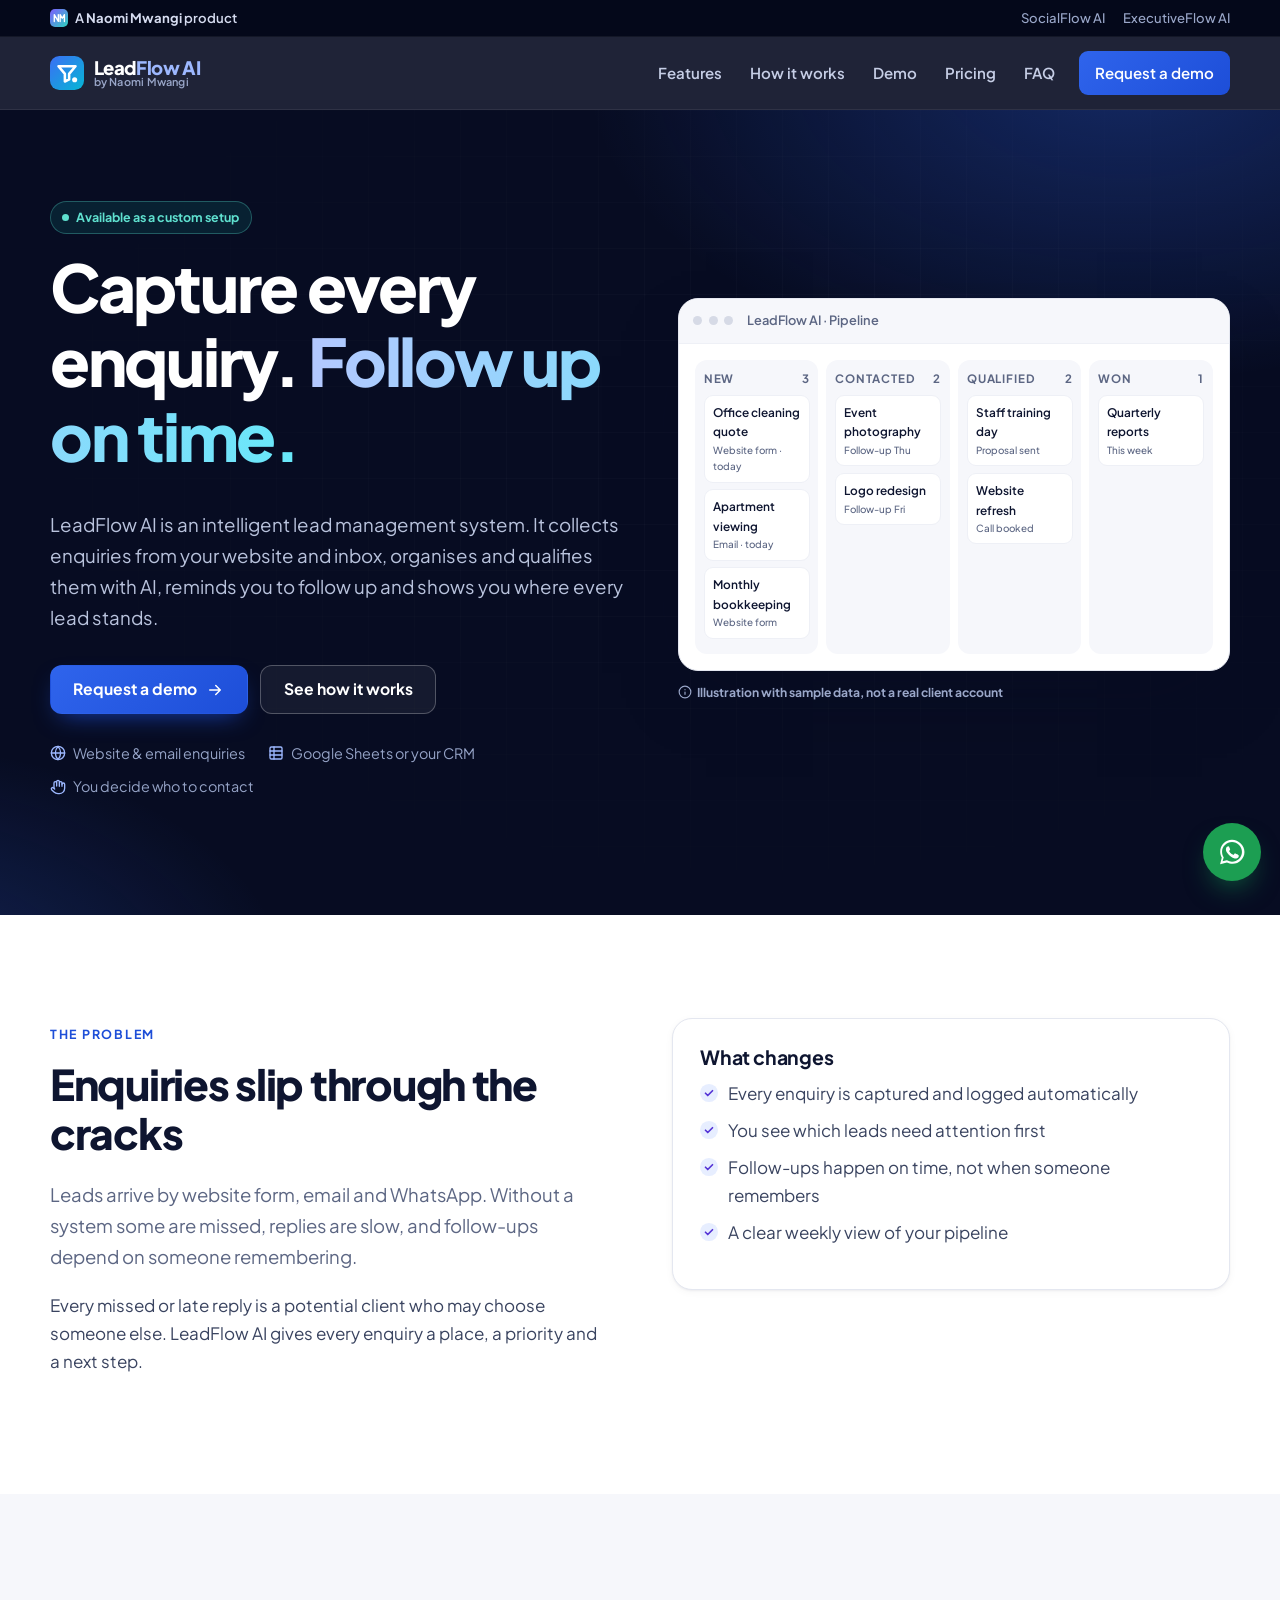
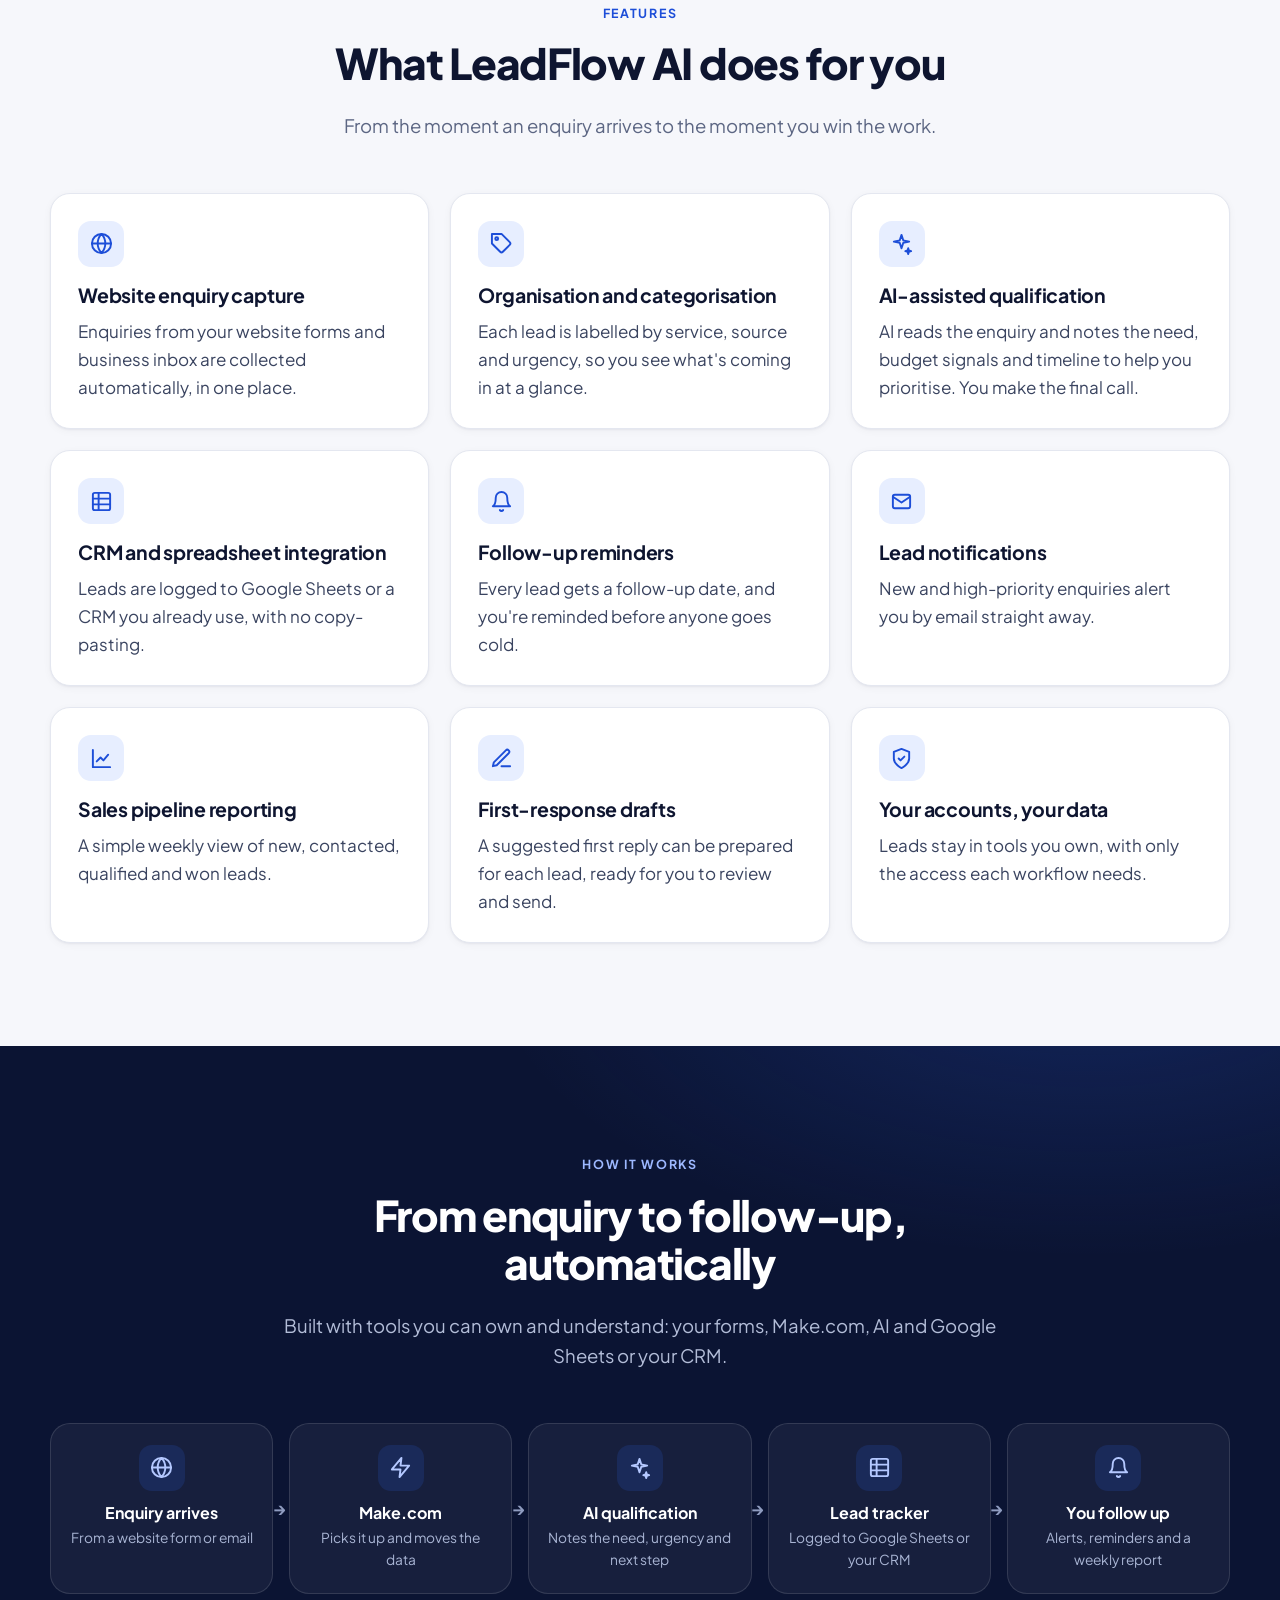
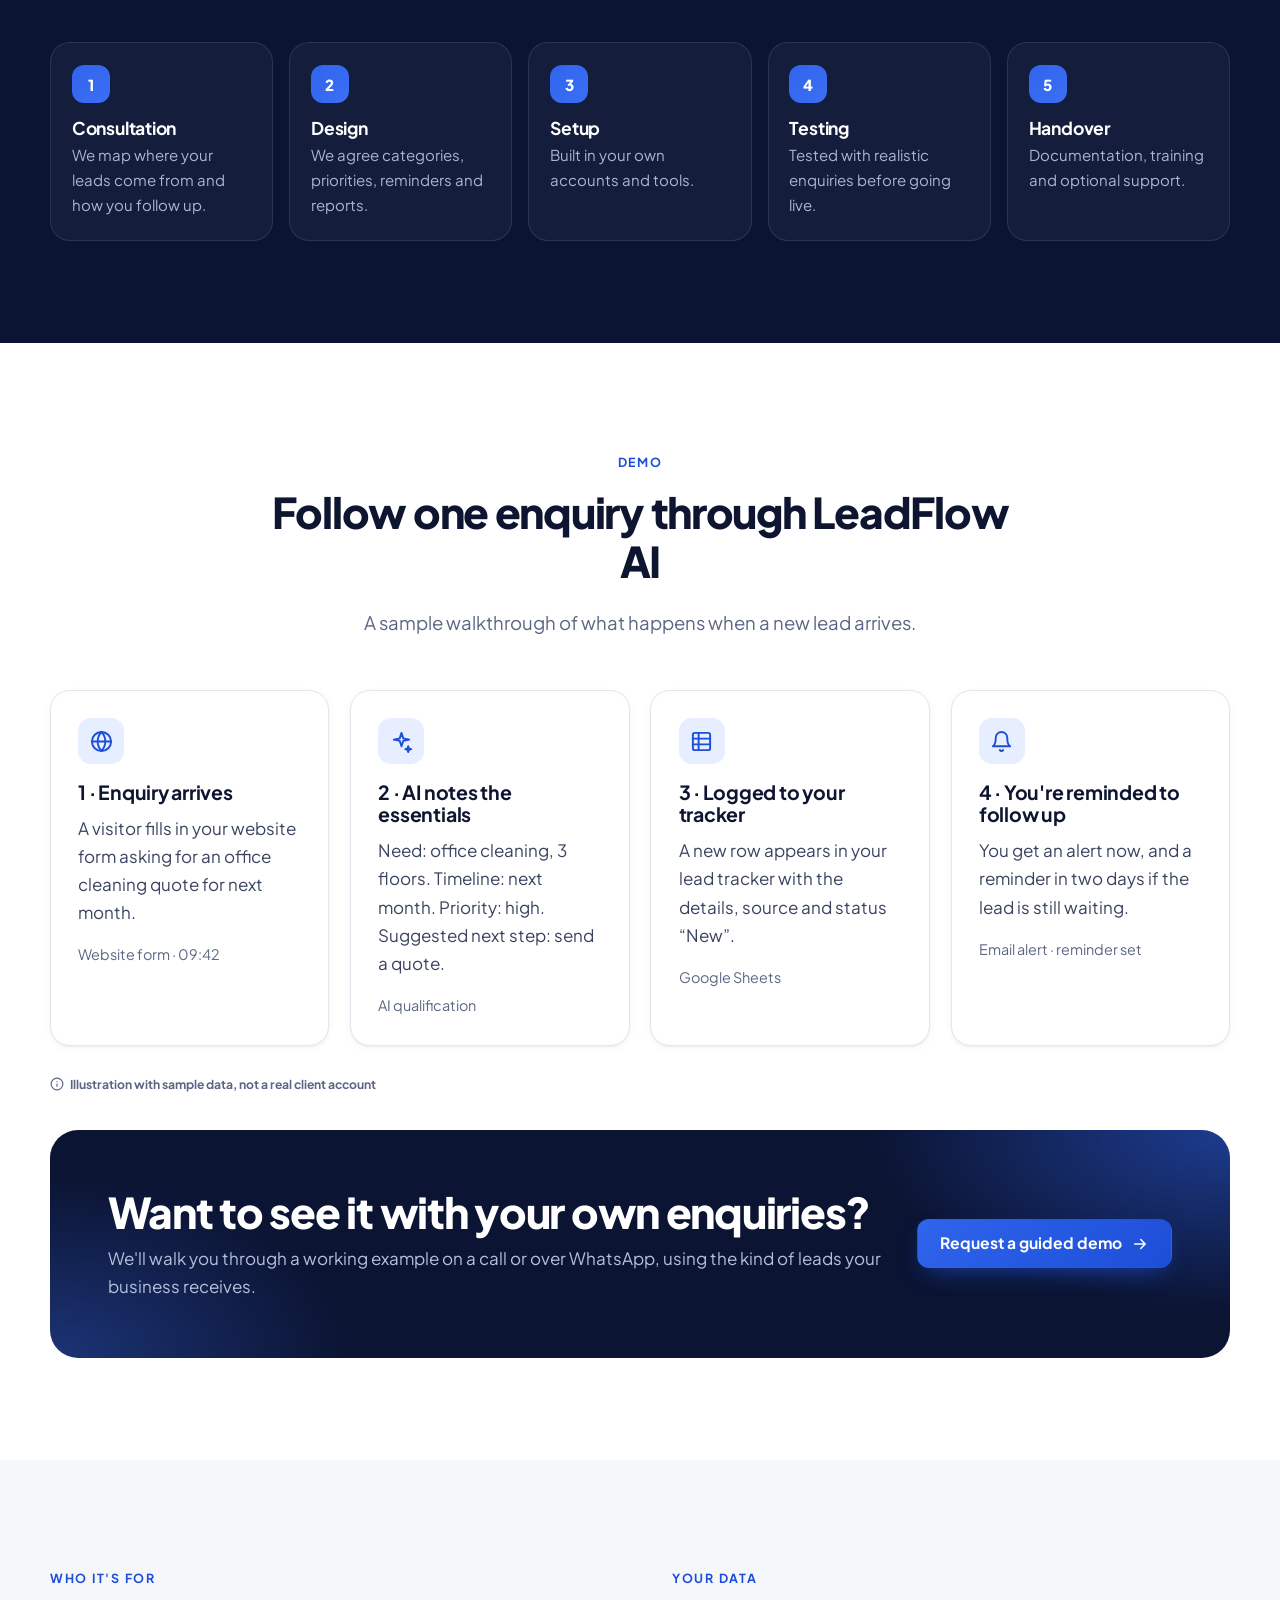
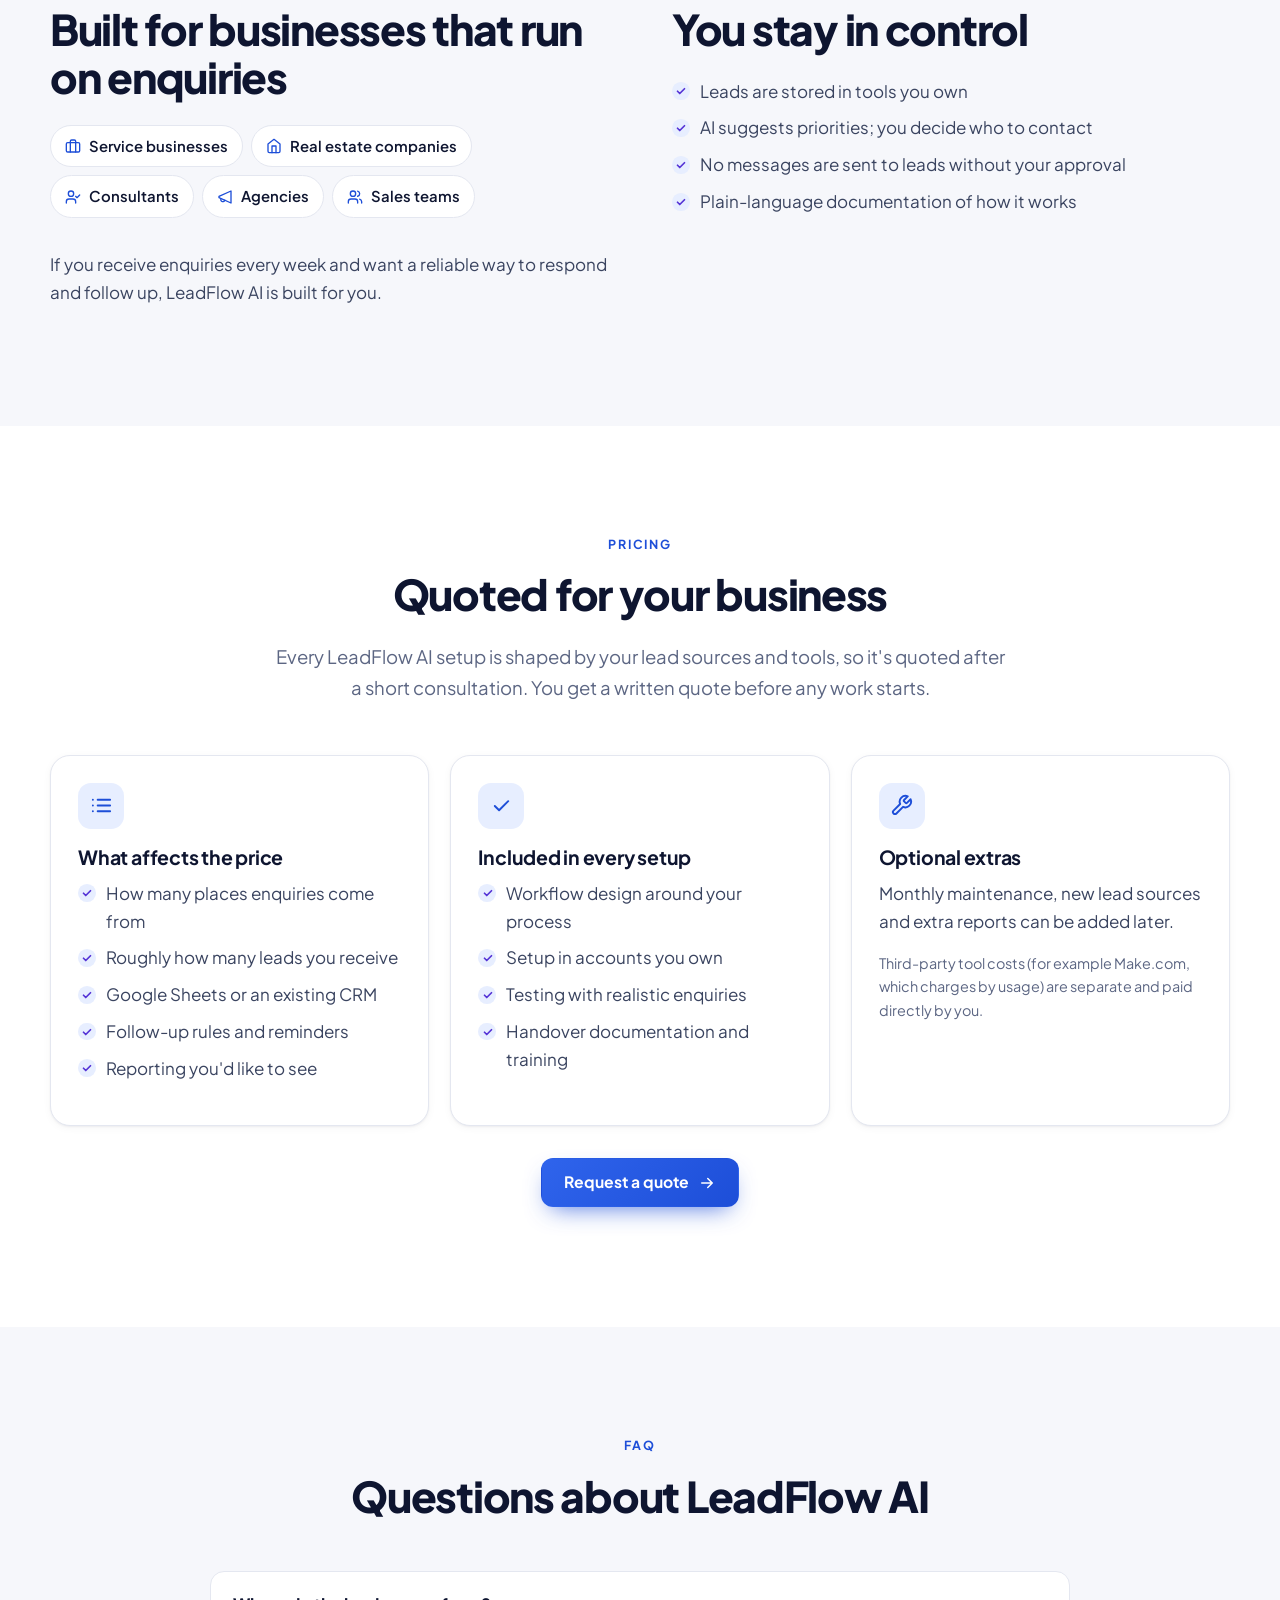
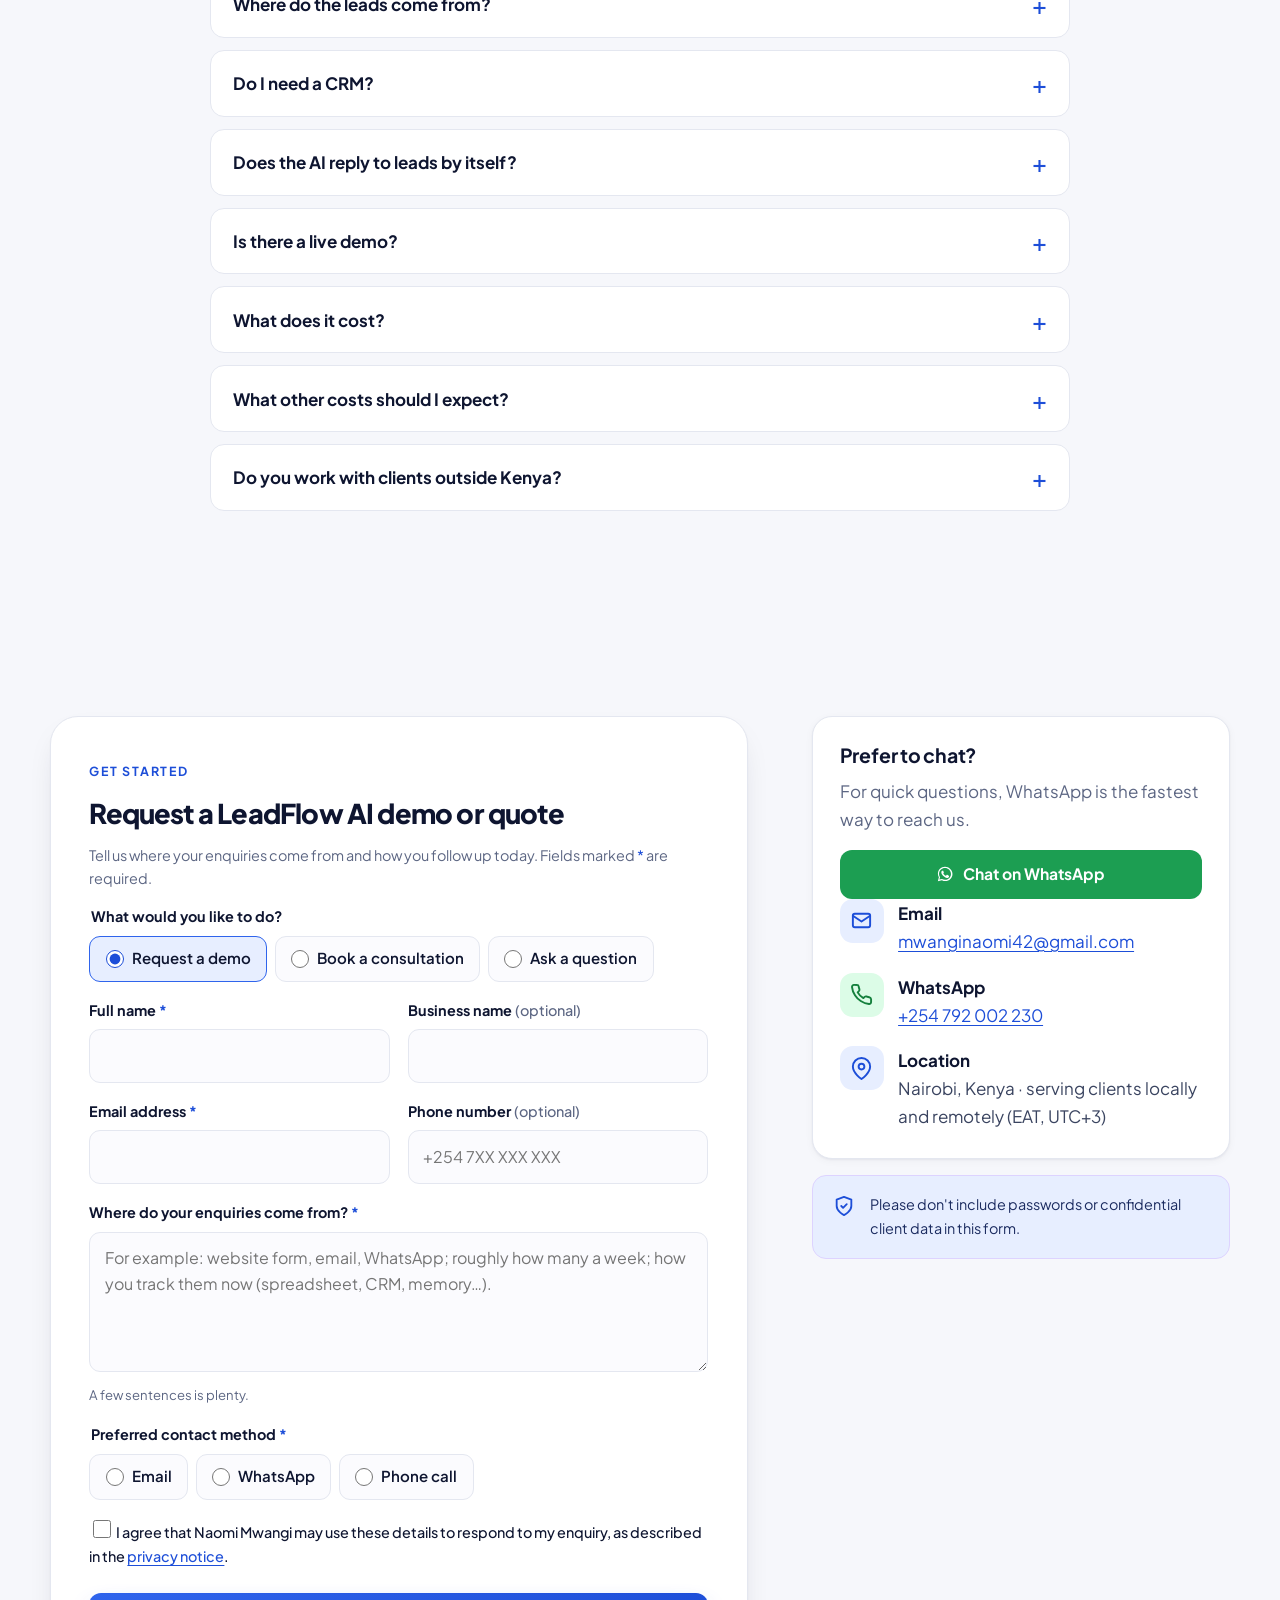
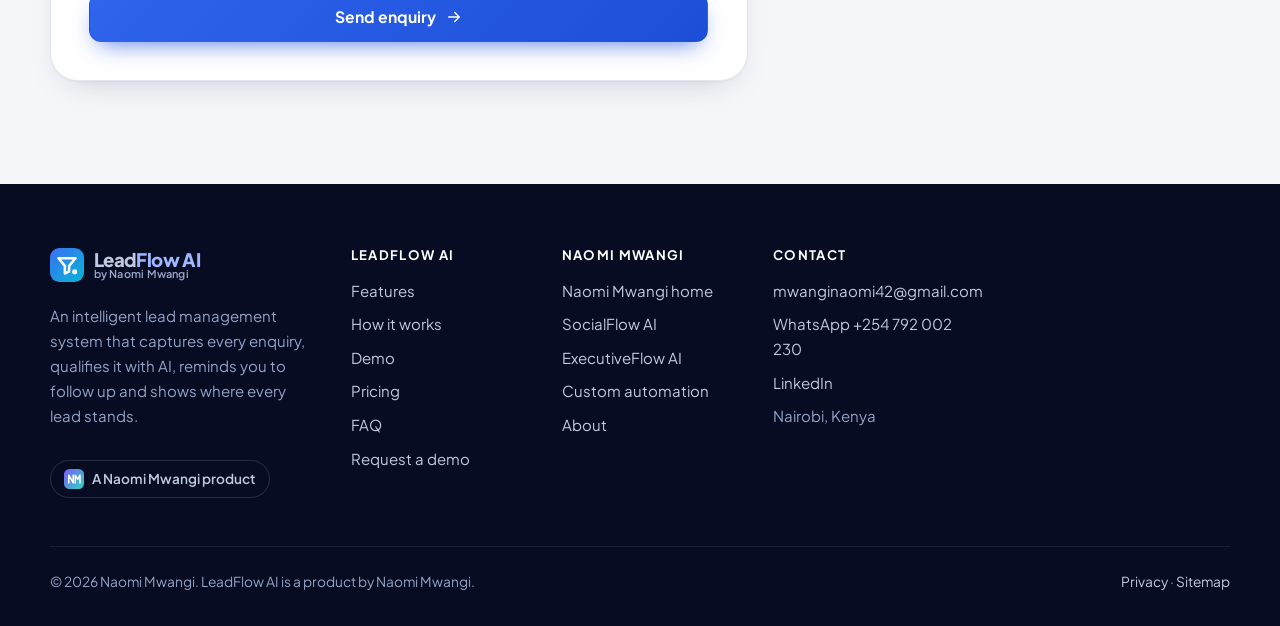
==== commit c32b34a4: "Rename parent brand from YomieVerse to Naomi Mwangi Visible name, logo (NM monogram), titles, metada" ====
--- a/index.html
+++ b/index.html
@@ -4,14 +4,14 @@
 <meta charset="utf-8">
 <meta name="viewport" content="width=device-width, initial-scale=1">
 <title>LeadFlow AI | Lead Capture, Qualification &amp; Follow-up Automation</title>
-<meta name="description" content="LeadFlow AI captures website and email enquiries, qualifies leads with AI, logs them to your tracker or CRM, reminds you to follow up and reports on your pipeline. A YomieVerse product.">
+<meta name="description" content="LeadFlow AI captures website and email enquiries, qualifies leads with AI, logs them to your tracker or CRM, reminds you to follow up and reports on your pipeline. A product by Naomi Mwangi.">
 <meta name="robots" content="index, follow">
 <link rel="canonical" href="https://yomie-commits.github.io/LeadFlowAI/">
 <meta name="theme-color" content="#071433">
 <meta property="og:type" content="website">
 <meta property="og:site_name" content="LeadFlow AI">
 <meta property="og:title" content="LeadFlow AI | Lead Capture, Qualification &amp; Follow-up Automation">
-<meta property="og:description" content="LeadFlow AI captures website and email enquiries, qualifies leads with AI, logs them to your tracker or CRM, reminds you to follow up and reports on your pipeline. A YomieVerse product.">
+<meta property="og:description" content="LeadFlow AI captures website and email enquiries, qualifies leads with AI, logs them to your tracker or CRM, reminds you to follow up and reports on your pipeline. A product by Naomi Mwangi.">
 <meta property="og:url" content="https://yomie-commits.github.io/LeadFlowAI/">
 <meta property="og:image" content="https://yomie-commits.github.io/LeadFlowAI/assets/img/og-image.png">
 <meta name="twitter:card" content="summary_large_image">
@@ -21,17 +21,17 @@
 <link href="https://fonts.googleapis.com/css2?family=Plus+Jakarta+Sans:wght@400;500;600;700;800&amp;display=swap" rel="stylesheet">
 <link rel="stylesheet" href="assets/css/site.css?v=1">
 <script>document.documentElement.classList.add("js");setTimeout(function(){if(!window.__yv)document.documentElement.classList.remove("js")},2500);</script>
-<script type="application/ld+json">{"@context": "https://schema.org", "@type": "Service", "name": "LeadFlow AI", "serviceType": "Lead management and follow-up automation", "description": "An intelligent lead management system that captures every enquiry, qualifies it with AI, reminds you to follow up and shows where every lead stands.", "url": "https://yomie-commits.github.io/LeadFlowAI/", "areaServed": ["Kenya", "Worldwide"], "brand": {"@type": "Brand", "name": "LeadFlow AI"}, "provider": {"@type": "Organization", "name": "YomieVerse", "url": "https://yomie-commits.github.io/Yomie-Verse/"}}</script><script type="application/ld+json">{"@context": "https://schema.org", "@type": "FAQPage", "mainEntity": [{"@type": "Question", "name": "Where do the leads come from?", "acceptedAnswer": {"@type": "Answer", "text": "Usually your website forms and your business inbox. Other sources, such as Google Forms or other form tools, can often be added; we confirm this during the consultation."}}, {"@type": "Question", "name": "Do I need a CRM?", "acceptedAnswer": {"@type": "Answer", "text": "No. Many clients start with a Google Sheets lead tracker, which is free and easy to use. If you already use a CRM, we check whether it can be connected."}}, {"@type": "Question", "name": "Does the AI reply to leads by itself?", "acceptedAnswer": {"@type": "Answer", "text": "Not by default. LeadFlow AI can prepare a first-response draft, but you review and send it. Automatic replies can be considered for simple acknowledgements if you want them."}}, {"@type": "Question", "name": "Is there a live demo?", "acceptedAnswer": {"@type": "Answer", "text": "LeadFlow AI is set up around your own forms and tools, so demos are guided: we walk you through a working example on a call or over WhatsApp. Request one with the form below."}}, {"@type": "Question", "name": "What does it cost?", "acceptedAnswer": {"@type": "Answer", "text": "LeadFlow AI is quoted after a consultation, because it depends on your lead sources, how many leads you receive and the tools you use. You get a written quote before any work starts."}}, {"@type": "Question", "name": "What other costs should I expect?", "acceptedAnswer": {"@type": "Answer", "text": "Tools such as Make.com charge based on how much the automation runs, and AI features have usage costs. We estimate these with you before building."}}, {"@type": "Question", "name": "Do you work with clients outside Kenya?", "acceptedAnswer": {"@type": "Answer", "text": "Yes. We work remotely and can quote in KES or an equivalent amount in your currency."}}]}</script>
+<script type="application/ld+json">{"@context": "https://schema.org", "@type": "Service", "name": "LeadFlow AI", "serviceType": "Lead management and follow-up automation", "description": "An intelligent lead management system that captures every enquiry, qualifies it with AI, reminds you to follow up and shows where every lead stands.", "url": "https://yomie-commits.github.io/LeadFlowAI/", "areaServed": ["Kenya", "Worldwide"], "brand": {"@type": "Brand", "name": "LeadFlow AI"}, "provider": {"@type": "Person", "name": "Naomi Mwangi", "url": "https://yomie-commits.github.io/Yomie-Verse/"}}</script><script type="application/ld+json">{"@context": "https://schema.org", "@type": "FAQPage", "mainEntity": [{"@type": "Question", "name": "Where do the leads come from?", "acceptedAnswer": {"@type": "Answer", "text": "Usually your website forms and your business inbox. Other sources, such as Google Forms or other form tools, can often be added; we confirm this during the consultation."}}, {"@type": "Question", "name": "Do I need a CRM?", "acceptedAnswer": {"@type": "Answer", "text": "No. Many clients start with a Google Sheets lead tracker, which is free and easy to use. If you already use a CRM, we check whether it can be connected."}}, {"@type": "Question", "name": "Does the AI reply to leads by itself?", "acceptedAnswer": {"@type": "Answer", "text": "Not by default. LeadFlow AI can prepare a first-response draft, but you review and send it. Automatic replies can be considered for simple acknowledgements if you want them."}}, {"@type": "Question", "name": "Is there a live demo?", "acceptedAnswer": {"@type": "Answer", "text": "LeadFlow AI is set up around your own forms and tools, so demos are guided: we walk you through a working example on a call or over WhatsApp. Request one with the form below."}}, {"@type": "Question", "name": "What does it cost?", "acceptedAnswer": {"@type": "Answer", "text": "LeadFlow AI is quoted after a consultation, because it depends on your lead sources, how many leads you receive and the tools you use. You get a written quote before any work starts."}}, {"@type": "Question", "name": "What other costs should I expect?", "acceptedAnswer": {"@type": "Answer", "text": "Tools such as Make.com charge based on how much the automation runs, and AI features have usage costs. We estimate these with you before building."}}, {"@type": "Question", "name": "Do you work with clients outside Kenya?", "acceptedAnswer": {"@type": "Answer", "text": "Yes. We work remotely and can quote in KES or an equivalent amount in your currency."}}]}</script>
 </head>
 <body>
 <a class="skip-link" href="#main">Skip to content</a>
 <div class="parent-bar"><div class="container">
-  <a href="https://yomie-commits.github.io/Yomie-Verse/" data-track="parent_brand"><svg viewBox="0 0 40 40" aria-hidden="true"><defs><linearGradient id="yvg" x1="0" y1="0" x2="1" y2="1"><stop offset="0" stop-color="#7c5cff"/><stop offset="1" stop-color="#2dd4bf"/></linearGradient></defs><rect width="40" height="40" rx="11" fill="url(#yvg)"/><path d="M11 12l9 10 9-10" fill="none" stroke="#fff" stroke-width="3.4" stroke-linecap="round" stroke-linejoin="round"/><path d="M20 22v7" stroke="#fff" stroke-width="3.4" stroke-linecap="round"/><circle cx="29" cy="28" r="3" fill="#fff"/></svg><span>Part of <strong>YomieVerse</strong></span></a>
-  <nav class="sib" aria-label="Other YomieVerse products"><a href="https://yomie-commits.github.io/SocialFlowAI/">SocialFlow AI</a><a href="https://yomie-commits.github.io/ExecutiveFlowAI/">ExecutiveFlow AI</a></nav>
+  <a href="https://yomie-commits.github.io/Yomie-Verse/" data-track="parent_brand"><svg viewBox="0 0 40 40" aria-hidden="true"><defs><linearGradient id="yvg" x1="0" y1="0" x2="1" y2="1"><stop offset="0" stop-color="#7c5cff"/><stop offset="1" stop-color="#2dd4bf"/></linearGradient></defs><rect width="40" height="40" rx="11" fill="url(#yvg)"/><path d="M9.5 28V12.5l9 15V12.5" fill="none" stroke="#fff" stroke-width="3" stroke-linecap="round" stroke-linejoin="round"/><path d="M22.5 28V12.5l4.75 8 4.75-8V28" fill="none" stroke="#fff" stroke-width="3" stroke-linecap="round" stroke-linejoin="round"/></svg><span>A <strong>Naomi Mwangi</strong> product</span></a>
+  <nav class="sib" aria-label="Other products by Naomi Mwangi"><a href="https://yomie-commits.github.io/SocialFlowAI/">SocialFlow AI</a><a href="https://yomie-commits.github.io/ExecutiveFlowAI/">ExecutiveFlow AI</a></nav>
 </div></div>
 <header class="site-header">
   <nav class="container nav" aria-label="LeadFlow AI">
-    <a class="logo" href="index.html" aria-label="LeadFlow AI home"><svg viewBox="0 0 40 40" aria-hidden="true"><defs><linearGradient id="lfg" x1="0" y1="0" x2="1" y2="1"><stop offset="0" stop-color="#3b6ff5"/><stop offset="1" stop-color="#06b6d4"/></linearGradient></defs><rect width="40" height="40" rx="11" fill="url(#lfg)"/><path d="M10 12h20l-7.5 9v6.5L17.5 30v-9z" fill="none" stroke="#fff" stroke-width="3" stroke-linejoin="round"/><circle cx="29" cy="28" r="3" fill="#fff"/></svg><span class="lt"><span>Lead<b>Flow AI</b></span><small>by YomieVerse</small></span></a>
+    <a class="logo" href="index.html" aria-label="LeadFlow AI home"><svg viewBox="0 0 40 40" aria-hidden="true"><defs><linearGradient id="lfg" x1="0" y1="0" x2="1" y2="1"><stop offset="0" stop-color="#3b6ff5"/><stop offset="1" stop-color="#06b6d4"/></linearGradient></defs><rect width="40" height="40" rx="11" fill="url(#lfg)"/><path d="M10 12h20l-7.5 9v6.5L17.5 30v-9z" fill="none" stroke="#fff" stroke-width="3" stroke-linejoin="round"/><circle cx="29" cy="28" r="3" fill="#fff"/></svg><span class="lt"><span>Lead<b>Flow AI</b></span><small>by Naomi Mwangi</small></span></a>
     <button class="nav-toggle" type="button" aria-expanded="false" aria-controls="menu" aria-label="Open menu"><svg viewBox="0 0 24 24" fill="none" stroke="currentColor" stroke-width="2" stroke-linecap="round" stroke-linejoin="round" aria-hidden="true"><path d="M3 6h18M3 12h18M3 18h18"/></svg></button>
     <ul class="menu" id="menu"><li><a href="#features">Features</a></li><li><a href="#how-it-works">How it works</a></li><li><a href="#demo">Demo</a></li><li><a href="#pricing">Pricing</a></li><li><a href="#faq">FAQ</a></li><li class="menu-cta"><a href="#contact" data-track="cta_request_demo">Request a demo</a></li></ul>
   </nav>
@@ -148,7 +148,7 @@
           <div class="field"><label for="f-phone">Phone number <span class="opt">(optional)</span></label><input id="f-phone" type="tel" name="Phone" autocomplete="tel" maxlength="20" placeholder="+254 7XX XXX XXX"><p class="err" id="e-phone"></p></div>
           <div class="field full"><label for="f-msg">Where do your enquiries come from? <span class="req">*</span></label><textarea id="f-msg" name="Challenge" required minlength="20" maxlength="3000" data-msg="Please tell us a little about what you need." placeholder="For example: website form, email, WhatsApp; roughly how many a week; how you track them now (spreadsheet, CRM, memory…)."></textarea><p class="hint">A few sentences is plenty.</p><p class="err" id="e-msg"></p></div>
           <fieldset class="field full"><legend>Preferred contact method <span class="req">*</span></legend><div class="seg"><label><input type="radio" name="Preferred contact method" value="Email" required data-msg="Please choose how you&#39;d like us to contact you."> Email</label><label><input type="radio" name="Preferred contact method" value="WhatsApp" required data-msg="Please choose how you&#39;d like us to contact you."> WhatsApp</label><label><input type="radio" name="Preferred contact method" value="Phone call" required data-msg="Please choose how you&#39;d like us to contact you."> Phone call</label></div><p class="err" id="e-method"></p></fieldset>
-          <div class="field full"><label class="consent"><input type="checkbox" name="Consent" value="Yes" required data-msg="Please confirm so we can reply to you."> I agree that YomieVerse may use these details to respond to my enquiry, as described in the <a href="privacy.html">privacy notice</a>.</label><p class="err" id="e-consent"></p></div>
+          <div class="field full"><label class="consent"><input type="checkbox" name="Consent" value="Yes" required data-msg="Please confirm so we can reply to you."> I agree that Naomi Mwangi may use these details to respond to my enquiry, as described in the <a href="privacy.html">privacy notice</a>.</label><p class="err" id="e-consent"></p></div>
           <div class="full"><button class="btn btn--primary btn--block" type="submit">Send enquiry <svg viewBox="0 0 24 24" fill="none" stroke="currentColor" stroke-width="2" stroke-linecap="round" stroke-linejoin="round" aria-hidden="true"><path d="M5 12h14M13 6l6 6-6 6"/></svg></button></div>
         </div>
         <div id="form-msg" class="form-msg" hidden></div>
@@ -158,7 +158,7 @@
         <h2 style="font-size:1.6rem">Thank you<span id="done-name"></span>. Your enquiry has been sent.</h2>
         <p class="muted">Here's what happens next:</p>
         <ol><li>We read your enquiry and look at what you described.</li><li>We contact you by <strong id="done-how">email</strong>, usually within one working day.</li><li>If it's a good fit, we arrange a demo or a short consultation.</li></ol>
-        <div class="btn-row" style="justify-content:center"><a class="btn btn--outline" href="https://yomie-commits.github.io/Yomie-Verse/">Visit YomieVerse</a><a class="btn btn--wa" href="https://wa.me/254792002230?text=Hello%2C%20I%27ve%20just%20sent%20a%20LeadFlow%20AI%20enquiry%20on%20your%20website." target="_blank" rel="noopener" data-track="whatsapp_click"><svg viewBox="0 0 32 32" fill="currentColor" aria-hidden="true"><path d="M16 3C9 3 3.4 8.6 3.4 15.6c0 2.2.6 4.4 1.7 6.3L3.3 29l7.3-1.9c1.8 1 3.9 1.5 6 1.5h.1C23.6 28.6 29.3 23 29.3 16 29.3 9 23.1 3 16 3zm0 23.3c-1.9 0-3.7-.5-5.3-1.4l-.4-.2-4.3 1.1 1.2-4.2-.3-.4c-1-1.6-1.5-3.5-1.5-5.4C5.4 10 10.2 5.3 16 5.3c2.8 0 5.5 1.1 7.5 3.1s3.1 4.7 3.1 7.5c0 5.8-4.8 10.4-10.6 10.4zm5.8-7.8c-.3-.2-1.9-.9-2.2-1-.3-.1-.5-.2-.7.2-.2.3-.8 1-1 1.2-.2.2-.4.2-.7.1-.3-.2-1.3-.5-2.5-1.6-.9-.8-1.6-1.8-1.7-2.1-.2-.3 0-.5.1-.7l.5-.6c.2-.2.2-.3.3-.5.1-.2.1-.4 0-.6l-1-2.4c-.3-.6-.5-.5-.7-.5h-.6c-.2 0-.6.1-.9.4-.3.3-1.2 1.2-1.2 2.9s1.2 3.3 1.4 3.6c.2.2 2.4 3.7 5.8 5.1 2.9 1.1 3.4.9 4.1.9.6-.1 1.9-.8 2.2-1.6.3-.8.3-1.4.2-1.6-.1-.2-.3-.3-.6-.4z"/></svg> Message us on WhatsApp</a></div>
+        <div class="btn-row" style="justify-content:center"><a class="btn btn--outline" href="https://yomie-commits.github.io/Yomie-Verse/">Visit Naomi Mwangi&#39;s site</a><a class="btn btn--wa" href="https://wa.me/254792002230?text=Hello%2C%20I%27ve%20just%20sent%20a%20LeadFlow%20AI%20enquiry%20on%20your%20website." target="_blank" rel="noopener" data-track="whatsapp_click"><svg viewBox="0 0 32 32" fill="currentColor" aria-hidden="true"><path d="M16 3C9 3 3.4 8.6 3.4 15.6c0 2.2.6 4.4 1.7 6.3L3.3 29l7.3-1.9c1.8 1 3.9 1.5 6 1.5h.1C23.6 28.6 29.3 23 29.3 16 29.3 9 23.1 3 16 3zm0 23.3c-1.9 0-3.7-.5-5.3-1.4l-.4-.2-4.3 1.1 1.2-4.2-.3-.4c-1-1.6-1.5-3.5-1.5-5.4C5.4 10 10.2 5.3 16 5.3c2.8 0 5.5 1.1 7.5 3.1s3.1 4.7 3.1 7.5c0 5.8-4.8 10.4-10.6 10.4zm5.8-7.8c-.3-.2-1.9-.9-2.2-1-.3-.1-.5-.2-.7.2-.2.3-.8 1-1 1.2-.2.2-.4.2-.7.1-.3-.2-1.3-.5-2.5-1.6-.9-.8-1.6-1.8-1.7-2.1-.2-.3 0-.5.1-.7l.5-.6c.2-.2.2-.3.3-.5.1-.2.1-.4 0-.6l-1-2.4c-.3-.6-.5-.5-.7-.5h-.6c-.2 0-.6.1-.9.4-.3.3-1.2 1.2-1.2 2.9s1.2 3.3 1.4 3.6c.2.2 2.4 3.7 5.8 5.1 2.9 1.1 3.4.9 4.1.9.6-.1 1.9-.8 2.2-1.6.3-.8.3-1.4.2-1.6-.1-.2-.3-.3-.6-.4z"/></svg> Message us on WhatsApp</a></div>
       </div>
     </div>
     <aside>
@@ -183,13 +183,13 @@
   <div class="container">
     <div class="foot-grid">
       <div>
-        <a class="logo" href="index.html" aria-label="LeadFlow AI home"><svg viewBox="0 0 40 40" aria-hidden="true"><defs><linearGradient id="lfg" x1="0" y1="0" x2="1" y2="1"><stop offset="0" stop-color="#3b6ff5"/><stop offset="1" stop-color="#06b6d4"/></linearGradient></defs><rect width="40" height="40" rx="11" fill="url(#lfg)"/><path d="M10 12h20l-7.5 9v6.5L17.5 30v-9z" fill="none" stroke="#fff" stroke-width="3" stroke-linejoin="round"/><circle cx="29" cy="28" r="3" fill="#fff"/></svg><span class="lt"><span>Lead<b>Flow AI</b></span><small>by YomieVerse</small></span></a>
+        <a class="logo" href="index.html" aria-label="LeadFlow AI home"><svg viewBox="0 0 40 40" aria-hidden="true"><defs><linearGradient id="lfg" x1="0" y1="0" x2="1" y2="1"><stop offset="0" stop-color="#3b6ff5"/><stop offset="1" stop-color="#06b6d4"/></linearGradient></defs><rect width="40" height="40" rx="11" fill="url(#lfg)"/><path d="M10 12h20l-7.5 9v6.5L17.5 30v-9z" fill="none" stroke="#fff" stroke-width="3" stroke-linejoin="round"/><circle cx="29" cy="28" r="3" fill="#fff"/></svg><span class="lt"><span>Lead<b>Flow AI</b></span><small>by Naomi Mwangi</small></span></a>
         <p class="mt-1">An intelligent lead management system that captures every enquiry, qualifies it with AI, reminds you to follow up and shows where every lead stands.</p>
-        <a class="part-of mt-1" href="https://yomie-commits.github.io/Yomie-Verse/"><svg viewBox="0 0 40 40" aria-hidden="true"><defs><linearGradient id="yvg" x1="0" y1="0" x2="1" y2="1"><stop offset="0" stop-color="#7c5cff"/><stop offset="1" stop-color="#2dd4bf"/></linearGradient></defs><rect width="40" height="40" rx="11" fill="url(#yvg)"/><path d="M11 12l9 10 9-10" fill="none" stroke="#fff" stroke-width="3.4" stroke-linecap="round" stroke-linejoin="round"/><path d="M20 22v7" stroke="#fff" stroke-width="3.4" stroke-linecap="round"/><circle cx="29" cy="28" r="3" fill="#fff"/></svg> A YomieVerse product</a>
+        <a class="part-of mt-1" href="https://yomie-commits.github.io/Yomie-Verse/"><svg viewBox="0 0 40 40" aria-hidden="true"><defs><linearGradient id="yvg" x1="0" y1="0" x2="1" y2="1"><stop offset="0" stop-color="#7c5cff"/><stop offset="1" stop-color="#2dd4bf"/></linearGradient></defs><rect width="40" height="40" rx="11" fill="url(#yvg)"/><path d="M9.5 28V12.5l9 15V12.5" fill="none" stroke="#fff" stroke-width="3" stroke-linecap="round" stroke-linejoin="round"/><path d="M22.5 28V12.5l4.75 8 4.75-8V28" fill="none" stroke="#fff" stroke-width="3" stroke-linecap="round" stroke-linejoin="round"/></svg> A Naomi Mwangi product</a>
       </div>
       <div><h3>LeadFlow AI</h3><ul><li><a href="#features">Features</a></li><li><a href="#how-it-works">How it works</a></li><li><a href="#demo">Demo</a></li><li><a href="#pricing">Pricing</a></li><li><a href="#faq">FAQ</a></li><li><a href="#contact">Request a demo</a></li></ul></div>
-      <div><h3>YomieVerse</h3><ul>
-        <li><a href="https://yomie-commits.github.io/Yomie-Verse/">YomieVerse home</a></li><li><a href="https://yomie-commits.github.io/SocialFlowAI/">SocialFlow AI</a></li><li><a href="https://yomie-commits.github.io/ExecutiveFlowAI/">ExecutiveFlow AI</a></li>
+      <div><h3>Naomi Mwangi</h3><ul>
+        <li><a href="https://yomie-commits.github.io/Yomie-Verse/">Naomi Mwangi home</a></li><li><a href="https://yomie-commits.github.io/SocialFlowAI/">SocialFlow AI</a></li><li><a href="https://yomie-commits.github.io/ExecutiveFlowAI/">ExecutiveFlow AI</a></li>
         <li><a href="https://yomie-commits.github.io/Yomie-Verse/services.html">Custom automation</a></li>
         <li><a href="https://yomie-commits.github.io/Yomie-Verse/about.html">About</a></li></ul></div>
       <div><h3>Contact</h3><ul>
@@ -198,7 +198,7 @@
         <li><a href="https://www.linkedin.com/in/naomi-njeri-m/" target="_blank" rel="noopener">LinkedIn</a></li>
         <li>Nairobi, Kenya</li></ul></div>
     </div>
-    <div class="foot-bottom"><span>&copy; <span data-year>2026</span> YomieVerse. LeadFlow AI is a YomieVerse product.</span><span><a href="privacy.html">Privacy</a> · <a href="sitemap.xml">Sitemap</a></span></div>
+    <div class="foot-bottom"><span>&copy; <span data-year>2026</span> Naomi Mwangi. LeadFlow AI is a product by Naomi Mwangi.</span><span><a href="privacy.html">Privacy</a> · <a href="sitemap.xml">Sitemap</a></span></div>
   </div>
 </footer>
 <a class="wa-float" href="https://wa.me/254792002230?text=Hello%2C%20I%27m%20interested%20in%20LeadFlow%20AI%20and%20would%20like%20to%20know%20more." target="_blank" rel="noopener" aria-label="Chat about LeadFlow AI on WhatsApp" data-track="whatsapp_click"><svg viewBox="0 0 32 32" fill="currentColor" aria-hidden="true"><path d="M16 3C9 3 3.4 8.6 3.4 15.6c0 2.2.6 4.4 1.7 6.3L3.3 29l7.3-1.9c1.8 1 3.9 1.5 6 1.5h.1C23.6 28.6 29.3 23 29.3 16 29.3 9 23.1 3 16 3zm0 23.3c-1.9 0-3.7-.5-5.3-1.4l-.4-.2-4.3 1.1 1.2-4.2-.3-.4c-1-1.6-1.5-3.5-1.5-5.4C5.4 10 10.2 5.3 16 5.3c2.8 0 5.5 1.1 7.5 3.1s3.1 4.7 3.1 7.5c0 5.8-4.8 10.4-10.6 10.4zm5.8-7.8c-.3-.2-1.9-.9-2.2-1-.3-.1-.5-.2-.7.2-.2.3-.8 1-1 1.2-.2.2-.4.2-.7.1-.3-.2-1.3-.5-2.5-1.6-.9-.8-1.6-1.8-1.7-2.1-.2-.3 0-.5.1-.7l.5-.6c.2-.2.2-.3.3-.5.1-.2.1-.4 0-.6l-1-2.4c-.3-.6-.5-.5-.7-.5h-.6c-.2 0-.6.1-.9.4-.3.3-1.2 1.2-1.2 2.9s1.2 3.3 1.4 3.6c.2.2 2.4 3.7 5.8 5.1 2.9 1.1 3.4.9 4.1.9.6-.1 1.9-.8 2.2-1.6.3-.8.3-1.4.2-1.6-.1-.2-.3-.3-.6-.4z"/></svg></a>
--- a/assets/css/site.css
+++ b/assets/css/site.css
@@ -1,5 +1,5 @@
 /* =========================================================
-   LeadFlow AI theme of the YomieVerse design system (v3)
+   LeadFlow AI theme of the Naomi Mwangi design system (v4)
    Midnight navy · violet · electric blue · soft neutrals
    Product accents: SocialFlow (violet) · LeadFlow (blue) · ExecutiveFlow (teal)
    ========================================================= */
